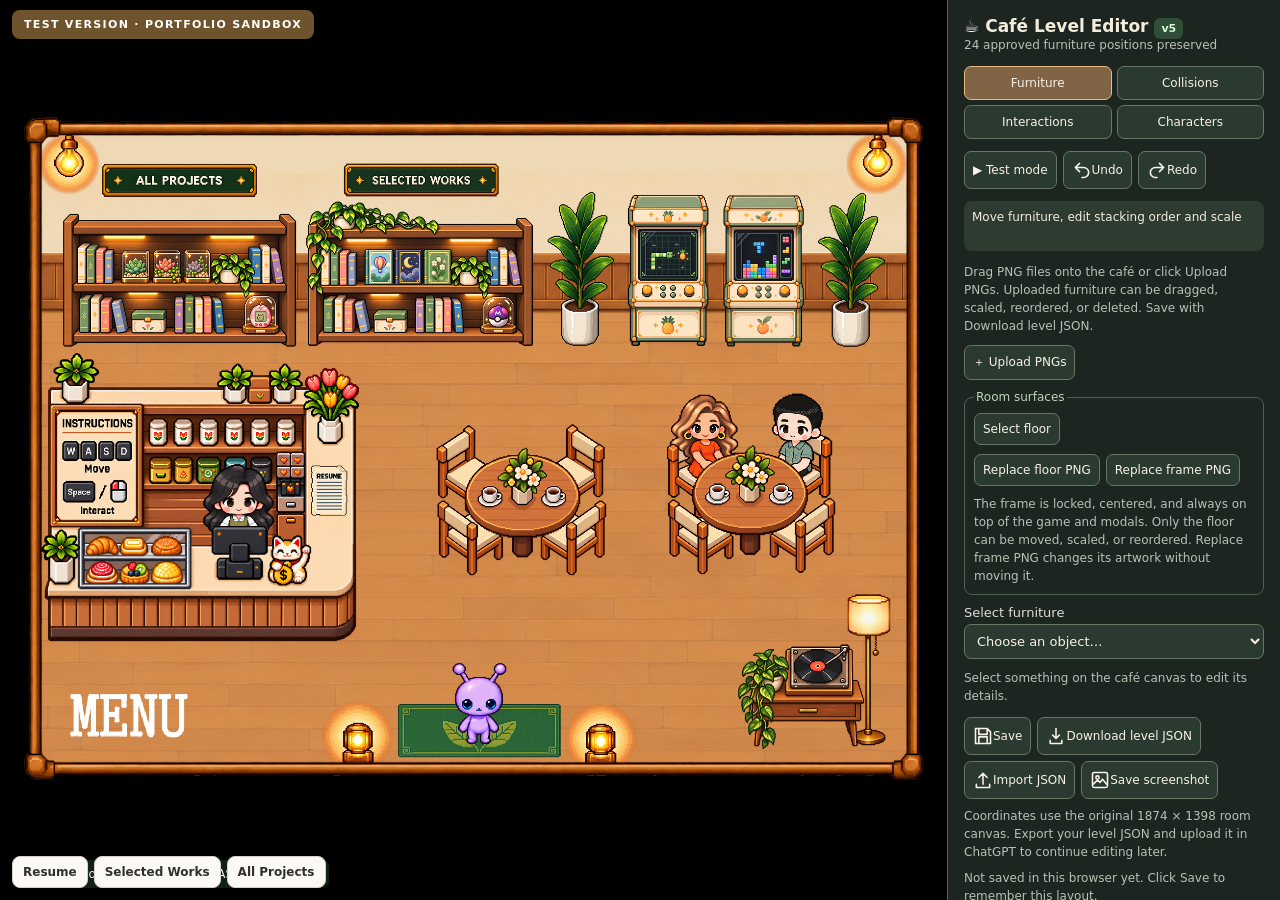
==== index.html @ 9e01ca2f "Testing chat exp" ====
<!doctype html><html lang="en"><head><link rel="preconnect" href="https://fonts.googleapis.com"><link rel="preconnect" href="https://fonts.gstatic.com" crossorigin><link href="https://fonts.googleapis.com/css2?family=DM+Sans:wght@400;500;600;700&family=Manrope:wght@400;500;600;700;800&display=swap" rel="stylesheet"><meta charset="utf-8"><meta name="viewport" content="width=device-width,initial-scale=1"><title>Amber’s Portfolio Café — Level Editor</title><style>
html,body{margin:0;background:#000;color:#f3eddc;font-family:system-ui,sans-serif;width:100%;height:100%;overflow:hidden}
#app{width:100%;height:100vh;height:100dvh;min-height:0;display:flex;align-items:stretch;background:#000}
#stage{flex:1 1 0;min-width:0;min-height:0;display:flex;justify-content:center;align-items:center;position:relative;overflow:hidden;background:#000}
#stage canvas{touch-action:none;display:block;flex:none;width:min(calc(100% - 28px),calc((100dvh - 28px) * 1874 / 1398));height:auto;max-width:100%;aspect-ratio:1874/1398;image-rendering:auto;touch-action:none;outline:none}
#sidebar{width:300px;flex:0 0 300px;min-height:0;display:flex;flex-direction:column;background:#1d2521;border-left:1px solid #53624e;padding:16px;gap:12px;overflow-y:auto;font-size:13px}
#sidebar h1{font-size:17px;margin:0}#sidebar h2{font-size:14px;margin:5px 0} .muted{color:#b4c3b3;font-size:12px;line-height:1.5}
button,select,input{font:inherit}button,select,input[type=number],input[type=text]{border:1px solid #667764;background:#2b3a30;color:#f8f1e5;border-radius:7px;padding:8px}button{cursor:pointer}button:hover{background:#415444}button.on{background:#806445;border-color:#e4bc80}button:disabled{opacity:.45;cursor:default}
.tabs{display:grid;grid-template-columns:repeat(2,minmax(0,1fr));gap:5px}.tabs button{font-size:12px;padding:9px 3px}.controls{display:flex;gap:6px;flex-wrap:wrap}.controls button{font-size:12px}
label{display:grid;gap:4px;color:#deded4}input[type=text],input[type=number],select{min-width:0;width:100%}input[type=checkbox]{accent-color:#a5d3a2}
fieldset{border:1px solid #4a624f;border-radius:8px;padding:9px;display:grid;gap:9px;margin:0}legend{font-size:12px;color:#bed5b7} .row{display:grid;grid-template-columns:1fr 1fr;gap:7px}
.pill{background:#304d38;color:#d7f8d3;padding:4px 7px;border-radius:6px;font-size:11px}#status{padding:8px;background:#2d3b30;border-radius:8px;min-height:34px;font-size:12px;line-height:1.4}#selectedSummary{font-size:12px;color:#d3c5a9;overflow-wrap:anywhere}
footer{margin-top:auto;display:grid;gap:8px}.hint{position:absolute;left:14px;bottom:12px;background:#17261cdb;padding:7px 10px;border-radius:7px;font-size:12px;pointer-events:none;max-width:80%;color:#f3efd9}#modal[hidden]{display:none}#modal{position:fixed;inset:0;background:#000b;display:grid;place-items:center;z-index:40;padding:20px}#dialog{background:#f8eddc;color:#294032;max-width:470px;width:100%;border-radius:14px;padding:22px;box-shadow:0 20px 90px #0009}#dialog button{color:white}
#fileInput{display:none}#editOptions{display:grid;gap:10px}
@media(max-width:800px){#app{flex-direction:column}#sidebar{order:2;width:100%;flex:0 0 43dvh;height:43dvh;min-height:0;max-height:43dvh;border-left:0;border-top:1px solid #53624e;padding:10px}#stage{order:1;min-height:0;flex:1 1 57dvh}#stage canvas{width:min(calc(100% - 16px),calc((57dvh - 16px) * 1874 / 1398))}#sidebar h1{font-size:14px}.tabs{grid-template-columns:repeat(4,minmax(0,1fr))}.hint{font-size:10px;bottom:5px;left:5px}#sidebar .muted{font-size:11px}}

/* Persistent music player */
#musicModal[hidden]{display:none!important}
#musicModal{position:fixed;inset:0;background:#000b;z-index:60;display:grid;place-items:center;padding:20px;font-family:system-ui,sans-serif}
#musicDialog{background:#fff2dc;color:#2b362d;width:min(510px,95vw);max-height:min(760px,90dvh);display:flex;flex-direction:column;border:3px solid #69482e;border-radius:16px;box-shadow:0 20px 60px #0009;overflow:hidden}
.music-header{padding:14px 17px 9px;display:flex;align-items:center;justify-content:space-between;gap:8px;border-bottom:1px solid #cfb89b}
.music-header h2{margin:0;font-size:20px;color:#553824}
#musicClose{border:1px solid #b49b7c;color:#4b3527;background:#fff9e9;font-weight:700;font-size:19px;line-height:1;min-width:37px;min-height:37px;border-radius:8px;cursor:pointer}
#musicClose:hover,#musicClose:focus-visible{background:#f5dfbe}
.music-now{padding:10px 16px;background:#f5e4c9;display:flex;flex-direction:column;gap:9px}
#musicNowPlaying{font-size:13px;min-height:20px;color:#503d2d}
.music-buttons{display:flex;gap:8px;align-items:center;flex-wrap:wrap}
.music-buttons button{padding:8px 12px;border:1px solid #907454;background:#fffaf0;color:#45301e;font-weight:700;border-radius:8px;cursor:pointer}
.music-buttons button:hover,.music-buttons button:focus-visible{background:#dfedce}
#musicProgress{font-size:12px;color:#6b513e}
.music-list{overflow-y:auto;min-height:0;padding:9px 12px 14px;display:flex;flex-direction:column;gap:4px}
.music-track{background:#fffaf1!important;color:#45301e!important;border:1px solid #e1d1b9!important;border-radius:9px!important;display:flex;align-items:center;gap:10px;text-align:left;width:100%;padding:11px 12px!important;cursor:pointer;font-size:13px}
.music-track:hover,.music-track:focus-visible{border-color:#8a7049!important;background:#e7eed8!important;outline:2px solid #497357;outline-offset:1px}
.music-track[aria-current=true]{background:#dcebd2!important;border-color:#628665!important;font-weight:750}
.music-track .playglyph{font-size:18px;min-width:22px;text-align:center}
.music-track span:last-child{flex:1;overflow-wrap:anywhere}
.music-footnote{padding:8px 15px 12px;border-top:1px solid #dfccb1;font-size:12px;color:#63513c}
#stage.asset-dragover{outline:4px dashed #b3eabc;outline-offset:-9px;background:#1a2f23}

/* V27 — unified neutral-warm-white modal system; project cards load their exact site CSS in a nested browsing context. */
#portfolioSandbox .sandbox-inner{left:6%;right:6%;top:8%;bottom:8%;background:#fbf9f5!important;border:1px solid #ddd6ce!important;border-radius:18px!important;box-shadow:0 14px 44px #21170f2c!important}
#portfolioSandbox #sandboxToolbar{background:#fbf9f5!important;border-bottom:1px solid #e9e1d9!important;border-radius:18px 18px 0 0!important}
#portfolioSandbox #sandboxBody,#portfolioSandbox #sandboxList,#portfolioSandbox #sandboxFrame,#portfolioSandbox #resumeStandalone{background:#fbf9f5!important}
#sandboxList{box-sizing:border-box;padding:0!important;border:0!important;width:100%;height:100%;display:block;background:#fbf9f5!important}
#sandboxList[hidden]{display:none!important}
#sandboxFrame{border:0!important;background:#fbf9f5!important}
#musicDialog,#dialog{background:#fbf9f5!important;color:#2d2826!important;border:1px solid #ddd6ce!important;border-radius:18px!important;box-shadow:0 18px 70px #0007!important}
.music-header,.music-now{background:#fbf9f5!important;border-color:#e8dfd5!important}
.music-header h2,#musicNowPlaying{color:#302a28!important}
#musicDialog button,.music-buttons button,#musicClose,#closeDialog{background:#fff!important;border:1px solid #d9d0c7!important;color:#302a28!important;border-radius:10px!important}
#musicDialog button:hover,#musicDialog button:focus-visible,#closeDialog:hover{background:#f1ebe4!important}
#musicDialog .music-song,#musicDialog .music-row,#musicDialog .music-list-item{background:#fbf9f5!important;color:#302a28!important}
#musicDialog .music-song:hover,#musicDialog .music-row:hover{background:#f1ebe4!important}
#dialogOverlay #dialog,#dialog{background:#fbf9f5!important;border:1px solid #ddd6ce!important}
#sandboxQuick button{background:#fbf9f5!important;color:#332e2b!important;border:1px solid #d9d0c7!important}
</style><style id="cafe-sandbox-style">
#sandboxBadge{position:fixed;z-index:90;top:10px;left:12px;background:#6e532c;color:#fff;font:700 11px system-ui;padding:8px 12px;border-radius:8px;letter-spacing:.12em;pointer-events:none;box-shadow:0 3px 18px #0008}
#portfolioSandbox{position:fixed;z-index:100;display:none;background:#f8f7fb;color:#24212b;overflow:hidden;border:1px solid #d6d0e0;box-shadow:0 15px 80px #000a;font-family:Manrope,system-ui,sans-serif}
#portfolioSandbox.is-open{display:flex;flex-direction:column}
#sandboxToolbar{background:#fff;min-height:54px;display:flex;gap:12px;padding:8px 14px;align-items:center;justify-content:space-between;border-bottom:1px solid #e7e5ea;flex:none}
#sandboxToolbar button{color:#302b3b;background:white;border:1px solid #d8d4df;border-radius:9px;padding:9px 12px;cursor:pointer;font:600 13px system-ui}
#sandboxToolbar button:focus-visible,.sandbox-card:focus-visible{outline:3px solid #784ac0;outline-offset:2px}
#sandboxToolbar h2{margin:0;font-size:16px;color:#30283d}
#sandboxBody{position:relative;flex:1;min-height:0;overflow:hidden}
#sandboxList{position:absolute;inset:0;overflow:auto;padding:clamp(15px,3vw,46px);background:#faf9fc}
#sandboxList .sandbox-intro{max-width:760px;margin:0 auto 24px}
#sandboxList h1{font-size:clamp(24px,3.1vw,40px);margin:0 0 8px}
.sandbox-card{display:grid;grid-template-columns:minmax(0,44%) 1fr;width:100%;max-width:940px;margin:0 auto 20px;padding:0;overflow:hidden;text-align:left;cursor:pointer;background:white;border:1px solid #e2dfe8;border-radius:16px;color:#262231;box-shadow:0 3px 12px #3430440e}
.sandbox-card img{width:100%;height:100%;min-height:175px;max-height:260px;object-fit:cover;background:#e6dcfa}
.sandbox-card-copy{display:flex;flex-direction:column;gap:9px;justify-content:center;padding:22px}
.sandbox-card small{font-size:11px;text-transform:uppercase;color:#685a80;font-weight:750;letter-spacing:.08em}
.sandbox-card strong{font-size:clamp(17px,1.9vw,24px);line-height:1.25}
.sandbox-card span{font-size:13px;color:#686375}
#sandboxFrame{display:none;border:0;width:100%;height:100%;background:#fff;position:absolute;inset:0}
#sandboxFrame.is-open{display:block}
#sandboxHint{font-size:11px;color:#736d80;text-align:center}
@media(max-width:650px){#sandboxToolbar{min-height:42px;padding:5px 8px;gap:5px}#sandboxToolbar h2{font-size:12px}#sandboxToolbar button{font-size:11px;padding:7px}.sandbox-card{grid-template-columns:1fr}.sandbox-card img{height:150px;min-height:0}.sandbox-card-copy{padding:14px}}

/* Portfolio content stays inside the room; the original frame artwork is drawn on top. */
#portfolioSandbox{border:0!important;box-shadow:none!important;background:transparent!important;border-radius:0!important}
#portfolioSandbox .sandbox-inner{position:absolute;left:3.4%;top:5.3%;right:3.4%;bottom:5.2%;display:flex;flex-direction:column;min-height:0;overflow:hidden;background:#f8f7fb;z-index:1}
#sandboxFrameBorder{position:absolute;inset:0;width:100%;height:100%;pointer-events:none;z-index:9;image-rendering:auto}
#portfolioSandbox #sandboxToolbar{position:relative;z-index:2;border-radius:0;box-shadow:none}
#portfolioSandbox.is-resume #sandboxToolbar,#portfolioSandbox.is-resume #sandboxHint{display:none}
#portfolioSandbox.is-resume #sandboxBody{background:#424247}
#resumeStandalone[hidden]{display:none!important}
#resumeStandalone{position:absolute;inset:0;display:flex;flex-direction:column;color:#2f2b38;background:#46444a}
.resume-actions{flex:none;display:flex;align-items:center;justify-content:center;gap:8px;flex-wrap:wrap;padding:10px;background:#f8f7fb;border-bottom:1px solid #d7d3de}
.resume-actions strong{margin-right:auto;font-size:14px}
.resume-actions button,.resume-actions a{background:white;border:1px solid #ccc5d7;border-radius:7px;color:#282231;text-decoration:none;padding:7px 10px;cursor:pointer;font:600 12px system-ui}
.resume-actions button:hover,.resume-actions a:hover{background:#ece4f5}
.resume-actions button:focus-visible,.resume-actions a:focus-visible{outline:3px solid #8150c0;outline-offset:2px}
#resumeZoomLabel{min-width:45px;text-align:center;font:600 12px system-ui}
#resumeDocument{flex:1;min-height:0;overflow:auto;overscroll-behavior:contain;display:flex;align-items:flex-start;justify-content:flex-start;padding:16px}
#resumePageHost{margin:auto;flex:none;background:white;box-shadow:0 4px 18px #0007;line-height:0}
#resumePageHost canvas,#resumePageHost img{display:block;max-width:none}
#resumeLoadStatus{position:absolute;bottom:8px;left:16px;color:#f9f7ff;background:#28272dbb;font:12px system-ui;padding:5px 8px;border-radius:5px}
@media(max-width:720px){.resume-actions{gap:4px;padding:6px}.resume-actions strong{width:100%;text-align:center;margin:0}.resume-actions button,.resume-actions a{font-size:10px;padding:6px}}

/* V26: Unified warm-white portfolio surface matching the main portfolio visual identity. */
#portfolioSandbox{background:transparent!important;border:0!important;box-shadow:none!important}
#portfolioSandbox .sandbox-inner{
 left:5.6%!important;right:5.6%!important;top:6.2%!important;bottom:6.2%!important;
 background:#fbf9f5!important;color:#29242a;border:1px solid #ded9d0!important;
 border-radius:18px!important;box-shadow:0 12px 45px rgba(28,21,18,.22)!important;
 overflow:hidden!important;isolation:isolate;
}
#sandboxToolbar{background:#fbf9f5!important;border-bottom:1px solid #e7e0d6!important;min-height:52px!important}
#sandboxToolbar h2{color:#29242a!important}
#sandboxToolbar button,.resume-actions button,.resume-actions a{background:#fffdf9!important;border:1px solid #ddd7cf!important;border-radius:10px!important;color:#363039!important}
#sandboxBody,#sandboxList,#sandboxFrame,#resumeStandalone{background:#fbf9f5!important}
#sandboxList{padding:clamp(18px,2.6vw,38px)!important}
#sandboxList .sandbox-intro{max-width:1100px!important;margin:0 auto 24px!important}
#sandboxList .sandbox-intro h1{font-weight:750;letter-spacing:-.035em}
#sandboxList .sandbox-intro p{color:#68616a}
.sandbox-card{
 display:grid!important;grid-template-columns:34% 66%!important;
 max-width:1140px!important;width:100%!important;min-height:330px;
 margin:0 auto 22px!important;overflow:hidden!important;
 background:#fff!important;border:1px solid #dcd2e6!important;
 border-radius:15px!important;box-shadow:none!important;
 transition:box-shadow .16s ease,transform .16s ease;
}
.sandbox-card:hover{box-shadow:0 14px 28px #29195d19!important;transform:translateY(-2px)}
.sandbox-card .sandbox-card-art{
 grid-column:2;grid-row:1;display:flex;justify-content:center;align-items:center;
 min-width:0;overflow:hidden;position:relative;
 background:linear-gradient(130deg,#5187d8 0%,#3a52b7 43%,#5c2ab1 100%);
 padding:clamp(12px,2.5vw,46px)!important;
}
.sandbox-card:nth-of-type(3n+2) .sandbox-card-art{background:linear-gradient(130deg,#f1bee6,#ad73cf,#6643b4)}
.sandbox-card:nth-of-type(3n) .sandbox-card-art{background:linear-gradient(130deg,#80b7ca,#5877c0,#5842a0)}
.sandbox-card .sandbox-card-art img{
 width:100%!important;height:auto!important;max-width:100%!important;
 max-height:325px!important;min-height:0!important;object-fit:contain!important;
 border-radius:5px;box-shadow:0 10px 30px #20124d33;background:transparent!important;
}
.sandbox-card-copy{grid-column:1;grid-row:1;padding:clamp(20px,3vw,48px)!important;gap:15px!important;align-items:flex-start!important}
.sandbox-card-copy small{color:#6841b2!important;font-weight:800!important;letter-spacing:.12em!important;font-size:12px!important}
.sandbox-card-copy strong{font-size:clamp(20px,2.25vw,30px)!important;line-height:1.16!important;letter-spacing:-.025em;color:#252128!important}
.sandbox-card-copy .sandbox-card-summary{font-size:clamp(13px,1.3vw,17px)!important;line-height:1.55;color:#443e47!important}
.sandbox-card-copy .sandbox-card-cta{border:1px solid #decdf5;color:#7244c0!important;border-radius:100px;padding:9px 17px;font-weight:750;margin-top:8px}
#sandboxHint{color:#5d565f!important;background:#fbf9f5!important;border-top:1px solid #eee9e1;padding:8px 12px!important}
#resumeStandalone{background:#fbf9f5!important}
.resume-actions{background:#fbf9f5!important;border-bottom:1px solid #e7e0d6!important}
#resumeDocument{background:#eae6e2!important}
#resumeLoadStatus{color:#fff!important}
#sandboxFrameBorder{pointer-events:none!important}
@media(max-width:760px){
 #portfolioSandbox .sandbox-inner{left:4.8%!important;right:4.8%!important;top:5.8%!important;bottom:5.8%!important;border-radius:12px!important}
 .sandbox-card{grid-template-columns:1fr!important;min-height:0!important}
 .sandbox-card .sandbox-card-art{grid-column:1;grid-row:1;min-height:170px}
 .sandbox-card-copy{grid-column:1;grid-row:2;padding:20px!important}
 .sandbox-card .sandbox-card-art img{max-height:220px!important}
 #sandboxToolbar{padding:6px!important;gap:5px!important}
 #sandboxToolbar h2{font-size:12px!important}
}
</style>
<style id="cafe-v28-modal-layout">
/* Match the original portfolio design-system typography across every café dialog. */
#portfolioSandbox,#portfolioSandbox .sandbox-inner,#portfolioSandbox button,
#portfolioSandbox input,#portfolioSandbox select,
#musicModal,#musicDialog,#musicDialog button,#modal,#dialog,#dialog button {
  font-family:'DM Sans',sans-serif!important;
}
#sandboxToolbar h2,.resume-actions strong,.music-header h2,#dialogTitle{
  font-family:'Manrope',sans-serif!important;font-weight:750!important;letter-spacing:-.035em!important;
}
#sandboxToolbar h2{font-size:clamp(14px,1.35vw,20px)!important;line-height:1.25!important}
#dialogTitle,.music-header h2{font-size:clamp(18px,1.9vw,25px)!important;line-height:1.25!important}
#dialogBody,#musicNowPlaying,#sandboxHint{font-family:'DM Sans',sans-serif!important;line-height:1.5!important}
#sandboxToolbar button,.resume-actions button,.resume-actions a,#musicDialog button,#closeDialog{
  font-family:'DM Sans',sans-serif!important;font-weight:650!important;
}
/* All overlays are centered relative to the same illustrated game canvas, never the browser viewport. */
#modal,#musicModal{position:fixed!important;inset:auto!important;box-sizing:border-box;display:grid;place-items:center;
  padding:clamp(10px,3%,44px)!important;background:rgba(25,17,12,.34)!important;
  overflow:hidden!important;z-index:65!important;
}
#modal[hidden],#musicModal[hidden]{display:none!important}
#dialog,#musicDialog{box-sizing:border-box;max-width:min(560px,94%);width:min(510px,94%);max-height:92%;margin:auto!important;
  background:#fbf9f5!important;border:1px solid #ddd6ce!important;border-radius:18px!important;
  box-shadow:0 12px 38px rgba(33,23,14,.23)!important;color:#25212a!important;
}
#musicDialog{height:auto;min-height:0}
.music-list{min-height:0;overflow:auto;overscroll-behavior:contain}
.music-track{font-family:'DM Sans',sans-serif!important}
/* Fixed header / fixed footer; only the content region scrolls, entirely inside the modal. */
#portfolioSandbox .sandbox-inner{display:flex!important;flex-direction:column!important;min-height:0!important;overflow:hidden!important}
#portfolioSandbox #sandboxToolbar{position:relative!important;flex:0 0 auto!important;z-index:3!important;box-sizing:border-box!important}
#portfolioSandbox #sandboxHint{position:relative!important;flex:0 0 auto!important;z-index:3!important;box-sizing:border-box!important}
#portfolioSandbox #sandboxBody{position:relative!important;flex:1 1 auto!important;min-height:0!important;overflow:hidden!important}
#portfolioSandbox #sandboxList,#portfolioSandbox #sandboxFrame{
 position:absolute!important;top:0!important;bottom:0!important;left:0!important;right:0!important;
 width:100%!important;height:100%!important;max-height:100%!important;
 box-sizing:border-box!important;margin:0!important;padding:0!important;overflow:auto!important;
 border:0!important;overscroll-behavior:contain!important;
}
#sandboxList[hidden]{display:none!important}
#sandboxFrame:not(.is-open){display:none!important}
#resumeStandalone{min-height:0!important;overflow:hidden!important}
#resumeDocument{min-height:0!important;overflow:auto!important}
</style>

<style id="cafe-v29-gameplay-recovery">
#modal[hidden],#musicModal[hidden]{display:none!important;visibility:hidden!important;pointer-events:none!important}
#portfolioSandbox:not(.is-open){display:none!important;visibility:hidden!important;pointer-events:none!important}
#portfolioSandbox.is-open{pointer-events:auto}
#game{touch-action:none}
</style>
<style id="cafe-v30-visible-dialogs-and-fonts">
/* Same font imports and typography choices as the original portfolio. */
#portfolioSandbox, #portfolioSandbox button, #portfolioSandbox input, #portfolioSandbox select,
#modal, #dialog, #musicModal, #musicDialog, #musicDialog button,
#sandboxToolbar, #sandboxHint {font-family:'DM Sans',sans-serif!important;}
#dialogTitle, .music-header h2, #sandboxToolbar h2 {font-family:'Manrope',sans-serif!important;}
/* Dialogs are children of the positioned scene, not of the viewport. */
#stage>#modal, #stage>#musicModal {
  position:absolute!important;inset:0!important;left:0!important;top:0!important;
  right:0!important;bottom:0!important;width:100%!important;height:100%!important;
  display:grid!important;place-items:center!important;box-sizing:border-box!important;
  padding:clamp(10px,3%,44px)!important;z-index:80!important;
  background:rgba(25,17,12,.28)!important;
  overflow:hidden!important;visibility:visible!important;pointer-events:auto!important;
}
#stage>#modal[hidden],#stage>#musicModal[hidden]{display:none!important;visibility:hidden!important;pointer-events:none!important;}
#stage>#dialog,#stage>#musicDialog{margin:auto!important;}
#stage #dialog,#stage #musicDialog{position:relative!important;max-height:92%!important;max-width:min(560px,94%)!important;overflow:hidden;}
#stage #musicDialog{display:flex!important;flex-direction:column!important;}
#stage .music-list{overflow-y:auto!important;min-height:0!important;}
</style><style id="cafe-v32-pdf-native">
#resumeStandalone #resumeDocument{padding:0!important;display:block!important;overflow:hidden!important;background:#fbf9f5!important}
#resumeStandalone #resumePageHost{width:100%!important;height:100%!important;display:block!important;margin:0!important;box-shadow:none!important;background:#fbf9f5!important}
#resumeStandalone .resume-actions [hidden]{display:none!important}
#resumeLoadStatus[hidden]{display:none!important}
</style>
<style id="cafe-v34-short-music">
/* Music only: half-height of the former game-stage modal (92% -> 46%). */
#stage #musicDialog {
  height:46%!important;
  max-height:46%!important;
  min-height:0!important;
  display:flex!important;
  flex-direction:column!important;
}
#stage #musicDialog .music-header,
#stage #musicDialog .music-now {flex:0 0 auto!important;}
#stage #musicDialog .music-list {
  flex:1 1 auto!important; min-height:0!important;
  overflow-y:auto!important; overscroll-behavior:contain;
}
</style>
<style id="cafe-v36-visual-system">
/* Slightly tinted warm-neutral navigation bars, distinct from the modal body. */
#sandboxToolbar, #musicDialog .music-header, #dialog h2{background:#fbf9f5!important;color:#302a28!important}
#sandboxHint,#musicDialog .music-now{background:#fbf9f5!important}
#dialog{background:#fbf9f5!important;overflow:hidden}
#dialog h2{margin:-20px -22px 18px!important;padding:18px 22px!important;border-bottom:1px solid #ddd5cf}
#stage #cafeNavMenu{position:absolute;inset:0;z-index:90;display:flex;align-items:center;justify-content:center;background:#160d188c;padding:7%;box-sizing:border-box;pointer-events:auto}
#stage #cafeNavMenu[hidden]{display:none!important;pointer-events:none!important}
#cafeNavMenu .cafe-nav-panel{font-family:'DM Sans',sans-serif;background:#fbf9f5;color:#302a28;border:1px solid #d9d1ca;border-radius:20px;width:min(440px,92%);max-height:90%;display:flex;flex-direction:column;box-shadow:0 18px 60px #180a214f;overflow:hidden}
#cafeNavMenu .cafe-nav-header,#cafeNavMenu .cafe-nav-footer{background:#fbf9f5;padding:17px 23px;flex:0 0 auto}
#cafeNavMenu .cafe-nav-header{display:flex;justify-content:space-between;align-items:center;border-bottom:1px solid #ddd5cf}
#cafeNavMenu .cafe-nav-header h2{font-family:Manrope,sans-serif;font-size:20px;margin:0;letter-spacing:-.035em}
#cafeNavMenu .cafe-nav-close{border:1px solid #d7ccc6;background:#fff;border-radius:9px;width:34px;height:34px;color:#332b38;cursor:pointer;font-size:22px}
#cafeNavMenu .cafe-nav-body{padding:16px 22px;display:grid;gap:8px;overflow:auto}
#cafeNavMenu .cafe-nav-body button,#cafeNavMenu .cafe-nav-primary{font:600 15px 'DM Sans',sans-serif;display:block;text-decoration:none;text-align:left;padding:13px 16px;border-radius:11px;border:1px solid #e4dfdc;background:#fff;color:#302a28;cursor:pointer;transition:background .12s,border-color .12s}
#cafeNavMenu .cafe-nav-body button:hover,#cafeNavMenu .cafe-nav-body button:focus-visible{background:#f0e9fa;border-color:#8d59d0;outline:2px solid #8d59d0;outline-offset:1px}
#cafeNavMenu .cafe-nav-primary{background:#6c35b5;color:white;text-align:center;border-color:#6c35b5;margin-top:8px}
#cafeNavMenu .cafe-nav-primary:hover,#cafeNavMenu .cafe-nav-primary:focus-visible{background:#4e268b;outline:3px solid #bd9fea;outline-offset:1px}
#cafeNavMenu .cafe-nav-footer{text-align:center;border-top:1px solid #ddd5cf;color:#786a7b;font:500 12px 'DM Sans',sans-serif}
</style><style id="cafe-v37-back-visibility">#sandboxBack[hidden]{display:none!important}#sandboxBack:not([hidden]){display:inline-flex!important}</style>
<style id="cafe-v38-consistent-modal-chrome">
/* Resume uses the same header height, font, border and title alignment as the case-study toolbar. */
#resumeStandalone .resume-actions{min-height:52px!important;box-sizing:border-box!important;justify-content:space-between!important;flex-wrap:nowrap!important;padding:8px 14px!important;gap:12px!important;background:#fbf9f5!important;border-bottom:1px solid #e7e0d6!important}
#resumeStandalone .resume-actions strong{font-family:'Manrope',sans-serif!important;font-weight:700!important;font-size:clamp(14px,1.35vw,20px)!important;line-height:1.25!important;color:#29242a!important;margin-right:auto!important}
#resumeStandalone .resume-actions #resumeExit,#sandboxToolbar #sandboxClose,#musicDialog #musicClose,#dialog #closeDialog,#cafeNavMenu .cafe-nav-close{display:inline-flex!important;align-items:center!important;justify-content:center!important;gap:7px!important;font:600 13px 'DM Sans',sans-serif!important;border:1px solid #ddd7cf!important;border-radius:10px!important;background:#fffdf9!important;color:#363039!important;padding:9px 12px!important;min-height:38px!important;width:auto!important;min-width:66px!important;cursor:pointer!important;white-space:nowrap}
#resumeStandalone .resume-actions #resumeExit:hover,#sandboxToolbar #sandboxClose:hover,#musicDialog #musicClose:hover,#dialog #closeDialog:hover,#cafeNavMenu .cafe-nav-close:hover{background:#f2eafa!important;border-color:#aa8bcf!important}
#cafeNavMenu .cafe-nav-close .cafe-mui-icon{width:20px!important;height:20px!important;flex:0 0 20px!important}
#resumeDownload{display:none!important}
</style>
<style id="cafe-v39-simplified-modal-chrome">
/* Back and close controls share stroke, size, font weight, border and padding. */
#sandboxToolbar #sandboxBack,#sandboxToolbar #sandboxClose{display:inline-flex!important;align-items:center!important;justify-content:center!important;gap:7px!important;font-family:'DM Sans',sans-serif!important;font-size:13px!important;font-weight:600!important;line-height:1.2!important;letter-spacing:0!important;border:1px solid #ddd7cf!important;border-radius:10px!important;background:#fffdf9!important;color:#363039!important;padding:9px 12px!important;min-height:38px!important;width:auto!important;box-sizing:border-box!important}
#sandboxToolbar #sandboxBack:hover,#sandboxToolbar #sandboxClose:hover{background:#f2eafa!important;border-color:#aa8bcf!important}
#sandboxToolbar #sandboxBack[hidden]{display:none!important}
#sandboxToolbar #sandboxBack .cafe-mui-icon,#sandboxToolbar #sandboxClose .cafe-mui-icon{width:20px!important;height:20px!important;flex:0 0 20px!important;stroke-width:1.8!important}
#sandboxToolbar #sandboxTitle{display:none!important}
#sandboxToolbar{justify-content:flex-end!important}
#sandboxToolbar #sandboxBack:not([hidden]){margin-right:auto!important}
#sandboxHint,#musicInstructions{display:none!important}
/* The Quick Menu intentionally keeps its footer. All other modal bodies fill the space. */
#portfolioSandbox .sandbox-inner{overflow:hidden!important}
#portfolioSandbox #sandboxBody{min-height:0!important;flex:1 1 auto!important}
</style><style id="cafe-v41-list-headers">
#sandboxToolbar #sandboxTitle:not([hidden]){display:block!important;margin:0 auto 0 0!important;font-family:'Manrope',sans-serif!important;font-size:clamp(14px,1.35vw,20px)!important;font-weight:700!important;letter-spacing:-.02em!important;color:#29242a!important;line-height:1.25!important}
#sandboxToolbar #sandboxTitle[hidden]{display:none!important}
#resumeStandalone .resume-actions strong{font-weight:700!important}
</style>

<style id="arcade-v42-css">
#stage{position:relative}
#arcadeModal[hidden]{display:none!important}
#arcadeModal{position:absolute;inset:0;z-index:250;display:flex;align-items:center;justify-content:center;background:rgba(15,10,24,.58);padding:4%;box-sizing:border-box;font-family:"DM Sans",sans-serif;color:#332849}
#arcadeDialog{background:#fbf9f5;border:1px solid #d9d0df;border-radius:17px;width:min(660px,96%);max-height:96%;display:flex;flex-direction:column;overflow:hidden;box-shadow:0 18px 60px #180d2f55}
.arcadeHead{display:flex;align-items:center;justify-content:space-between;gap:16px;padding:13px 22px;border-bottom:1px solid #e9e3e9;background:#fbf9f5;flex:0 0 auto}
.arcadeHead h2{font:700 21px "Manrope",sans-serif;margin:0;color:#292234}
#arcadeClose{display:flex;align-items:center;gap:6px;background:transparent;border:1px solid #ded6e1;border-radius:9px;padding:7px 12px;color:#473959;font:500 13px "DM Sans",sans-serif;cursor:pointer}
#arcadeClose svg{width:20px;height:20px;stroke-width:1.9}
#arcadeClose:hover,.arcadeBtn:hover{border-color:#9a70c3;background:#f1e9f9}
.arcadeBody{padding:16px 22px 22px;overflow:auto;min-height:0;display:flex;flex-direction:column;gap:12px;align-items:center}
#arcadeIntro,#arcadeFinish{width:100%;max-width:520px;text-align:center}
#arcadeIntro h3,#arcadeFinish h3{font:700 24px "Manrope",sans-serif;margin:8px 0}
#arcadeIntro p,#arcadeFinish p{line-height:1.6;font-size:14px;color:#675b6e}
#arcadeIntro .arcadeInstructions{text-align:left;margin:13px auto;padding:12px 18px;background:#f3edf7;border-radius:12px;max-width:390px;font-size:13px;line-height:1.7}
.arcadeBtn{background:#542780;color:white;border:1px solid #542780;border-radius:10px;padding:11px 22px;font:600 14px "DM Sans",sans-serif;cursor:pointer;margin-top:10px}
.arcadeBtn:hover{background:#713ba0;color:white}
#arcadePlay{display:flex;align-items:flex-start;justify-content:center;gap:16px;width:100%}
#arcadeCanvas{display:block;background:#231b31;border:3px solid #67438b;border-radius:6px;image-rendering:pixelated;width:auto;max-width:70%;max-height:min(54vh,470px);aspect-ratio:1/2}
#arcadeModal[data-kind="snake"] #arcadeCanvas{aspect-ratio:1/1;max-height:min(54vh,440px)}
.arcadeSidebar{display:flex;flex-direction:column;gap:10px;min-width:100px;font:500 13px "DM Sans",sans-serif}
.arcadeStat{padding:10px;background:#f0ebf5;border:1px solid #e2d8ec;border-radius:9px}
.arcadeStat strong{display:block;font:700 22px "Manrope",sans-serif;color:#53277f;margin-top:3px;font-variant-numeric:tabular-nums}
#arcadeNext{width:76px;height:76px;background:#231b31;border-radius:5px;image-rendering:pixelated;margin-top:7px}
#arcadePlayHint{font-size:11px;line-height:1.6;color:#756a7c;max-width:125px}
#arcadeFinish[hidden],#arcadeIntro[hidden],#arcadePlay[hidden]{display:none!important}
#arcadeResult{font:700 37px "Manrope",sans-serif;color:#6b35aa;margin:10px 0}
@media(max-height:650px){.arcadeBody{padding:8px 15px 12px;gap:5px}#arcadeCanvas{max-height:48vh}.arcadeHead{padding:8px 16px}}
</style>
<style id="cafe-v43-refinements">
/* Align exit button typography with the lighter, regular-weight list and back controls. */
#resumeStandalone .resume-actions #resumeExit,
#sandboxToolbar #sandboxClose,
#sandboxToolbar #sandboxBack,
#musicDialog #musicClose,
#dialog #closeDialog,
#cafeNavMenu .cafe-nav-close,
#arcadeDialog .arcade-close,
#arcadeModal button[aria-label*="Close"]{font-family:'DM Sans',sans-serif!important;font-weight:500!important;letter-spacing:0!important}
/* Filled MUI-style 20px icons in music controls. */
#musicDialog .cafe-music-filled-icon{width:20px!important;height:20px!important;min-width:20px;flex:0 0 20px;fill:currentColor;stroke:none!important;vertical-align:middle;display:inline-block}
#musicDialog .music-buttons button{display:inline-flex;align-items:center;justify-content:center;gap:7px;font-weight:500!important}
#musicDialog .music-track .playglyph{display:inline-flex;align-items:center;justify-content:center;min-width:22px}
</style><style id="arcade-v44-fixes">
#arcadeDialog{width:min(1040px,96%)!important;height:min(780px,92%)!important;max-height:92%!important}
#arcadeDialog>.arcadeBody{flex:1;min-height:0;overflow:auto;justify-content:center}
#arcadeIntro,#arcadeFinish{margin:auto;max-width:620px}
#arcadePlay{flex:1;min-height:0;align-items:center!important;justify-content:center!important;max-height:100%}
#arcadeCanvas{box-sizing:content-box!important;display:block!important;flex:none!important;width:auto!important;height:auto!important;max-width:min(58%,380px)!important;max-height:min(100%,610px)!important;object-fit:contain!important;aspect-ratio:1/2!important}
#arcadeModal[data-kind="snake"] #arcadeCanvas{max-width:min(65%,520px)!important;max-height:min(100%,540px)!important;aspect-ratio:1/1!important}
.arcadeSidebar{align-self:center;min-width:120px}
#arcadeHold{width:76px;height:76px;background:#231b31;border-radius:5px;image-rendering:pixelated;margin-top:7px}
@media(max-width:720px){#arcadeDialog{width:98%!important;height:95%!important}.arcadeSidebar{min-width:88px}.arcadeHead{padding:10px 16px!important}}
</style><style id="cafe-v45-arcade-sizing">
/* Let the Tetris board occupy the full available vertical playing space. */
#arcadeModal[data-kind="tetris"] #arcadePlay{height:100%!important;width:100%!important;min-height:0!important;gap:26px!important}
#arcadeModal[data-kind="tetris"] #arcadeCanvas{
 height:min(660px,calc(100% - 12px))!important;width:auto!important;
 max-height:calc(100% - 12px)!important;max-width:calc(100% - 185px)!important;
 aspect-ratio:1 / 2!important;object-fit:contain!important;image-rendering:pixelated;
}
#arcadeModal[data-kind="snake"] #arcadeCanvas{aspect-ratio:1!important;object-fit:contain!important}
@media(max-width:650px){#arcadeModal[data-kind="tetris"] #arcadePlay{gap:9px!important}#arcadeModal[data-kind="tetris"] #arcadeCanvas{max-width:calc(100% - 105px)!important}}
</style><style id="cafe-v46-audio-arcade-style">
/* Compact music volume controls, adjustable from muted to full. */
#stage .cafe-volume-control,#musicDialog .cafe-volume-control{display:flex;align-items:center;gap:11px;margin-top:2px;font:500 12px "DM Sans",sans-serif;color:#5b4c67}
#stage .cafe-volume-control>span,#musicDialog .cafe-volume-control>span{min-width:48px}
#cafeMusicVolume{flex:1;min-width:70px;height:5px;accent-color:#7546ac;cursor:pointer}
#cafeMusicVolumeValue{font:500 12px "DM Sans",sans-serif;color:#625271;min-width:35px;text-align:right;font-variant-numeric:tabular-nums}
/* The final board remains visible through a subtle low-opacity layer behind the result. */
#arcadeFinish{position:relative;isolation:isolate;min-height:min(52vh,390px);display:flex;flex-direction:column;align-items:center;justify-content:center;padding:20px;box-sizing:border-box}
#arcadeFinish::before{content:"";position:absolute;inset:5px 10px;background-image:var(--arcade-final-board,none);background-repeat:no-repeat;background-position:center;background-size:contain;opacity:.20;pointer-events:none;z-index:-1;image-rendering:pixelated}
#arcadeFinish>*,#arcadeFinish button{position:relative;z-index:1}
</style>
<style id="cafe-v47-centered-arcade">
/* Stable three-column layout: identical flexible left/right rails keep game canvas centered. */
#arcadeDialog{width:min(1120px,97%)!important;height:min(820px,94%)!important;max-height:94%!important}
#arcadeDialog>.arcadeBody{position:relative;flex:1 1 auto!important;min-height:0!important;box-sizing:border-box;overflow:hidden!important;padding:16px 24px 20px!important;justify-content:center!important;align-items:stretch!important}
#arcadePlay{position:relative;display:grid!important;grid-template-columns:minmax(0,1fr) auto minmax(0,1fr)!important;align-items:center!important;justify-content:stretch!important;column-gap:18px!important;flex:1 1 auto!important;height:100%!important;width:100%!important;min-height:0!important;max-height:100%!important;margin:0!important}
#arcadeCanvas{grid-column:2;grid-row:1;place-self:center!important;box-sizing:border-box!important;display:block!important;flex:none!important;min-width:0!important;min-height:0!important;width:auto!important;height:min(660px,calc(100% - 12px))!important;max-width:min(100%,370px)!important;max-height:calc(100% - 12px)!important;aspect-ratio:1 / 2!important;object-fit:contain!important;image-rendering:pixelated}
#arcadeModal[data-kind="snake"] #arcadeCanvas{height:min(550px,calc(100% - 12px))!important;max-width:min(100%,550px)!important;max-height:calc(100% - 12px)!important;aspect-ratio:1 / 1!important}
#arcadeModal[data-kind="tetris"] #arcadeCanvas{height:min(660px,calc(100% - 12px))!important;width:auto!important;max-width:min(100%,370px)!important}
#arcadePlay .arcadeSidebar{grid-column:3;grid-row:1;justify-self:start;align-self:center!important;box-sizing:border-box;width:min(208px,100%);min-width:0!important;max-width:100%;gap:12px!important}
#arcadePlay .arcadeStat{padding:13px 15px!important;border-radius:12px!important;font-size:14px!important}
#arcadePlay .arcadeStat strong{font-size:27px!important;margin-top:5px!important}
#arcadePlay #arcadePlayHint{font-size:12px!important;max-width:190px!important;line-height:1.55!important}
#arcadeIntro{max-width:720px!important;width:min(100%,720px)!important;margin:auto!important}
#arcadeIntro h3{font-size:28px!important}
#arcadeIntro .arcadeInstructions{max-width:540px!important;padding:18px 24px!important;font-size:15px!important;line-height:1.85!important}
/* Results are superimposed over a dimmed *live canvas*, never a resized snapshot. */
#arcadeFinish{position:absolute!important;inset:0!important;width:100%!important;max-width:none!important;height:100%!important;min-height:0!important;margin:0!important;box-sizing:border-box!important;z-index:3!important;display:flex!important;align-items:center!important;justify-content:center!important;padding:14px!important;pointer-events:none!important}
#arcadeFinish[hidden]{display:none!important}
#arcadeFinish::before{display:none!important;content:none!important}
#arcadeModal[data-phase="finish"] #arcadeCanvas{opacity:.20!important;transition:opacity .3s ease}
#arcadeModal[data-phase="finish"] .arcadeSidebar{opacity:.25!important;transition:opacity .3s ease}
.arcadeFinishCard{padding:24px 34px 28px;box-sizing:border-box;max-width:410px;min-width:min(90%,310px);border-radius:16px;text-align:center;background:rgba(251,249,245,.94);border:1px solid #e6dbea;box-shadow:0 12px 35px #24133716;pointer-events:auto}
#arcadeFinish h3{font-size:27px!important}
#arcadeFinish #arcadeResult{font-size:43px!important}
@media(max-width:750px){
 #arcadeDialog>.arcadeBody{padding:9px 10px!important}
 #arcadePlay{column-gap:8px!important}
 #arcadePlay .arcadeSidebar{width:100%!important;gap:6px!important}
 #arcadePlay .arcadeStat{padding:7px!important;font-size:11px!important}
 #arcadePlay .arcadeStat strong{font-size:16px!important}
 #arcadePlay #arcadePlayHint{font-size:10px!important}
 #arcadeModal[data-kind="tetris"] #arcadeCanvas{height:min(600px,calc(100% - 8px))!important;max-width:calc(100vw - 120px)!important}
 #arcadeModal[data-kind="snake"] #arcadeCanvas{height:min(430px,calc(100% - 8px))!important;max-width:calc(100vw - 120px)!important}
 .arcadeFinishCard{padding:20px 15px;min-width:0;width:min(90%,340px)}
}
</style>
<style id="cafe-v50-maria-review-style">
 #cafeReviewPortrait{width:68px;height:68px;}
 #cafeReviewName{font-weight:600;}
 #cafeReviewText{font-size:15px;line-height:1.52;}
 #cafeReviewMeta{line-height:1.45;max-width:490px;}
</style>
<style id="cafe-v51-refinements">
 #cafeReviewLinkedIn{border-color:#c9b9a5!important;background:#f7f3ec!important;color:#614b3b!important;font-weight:500!important;box-shadow:none!important}
 #cafeReviewLinkedIn:hover,#cafeReviewLinkedIn:focus-visible{background:#ece2d5!important;border-color:#b69a7d!important;outline-color:#ad9479!important}
 #cafeAmberChat[hidden]{display:none!important}
 #cafeAmberChat{position:fixed;inset:0;z-index:100008;background:rgba(22,16,31,.60);display:flex;align-items:center;justify-content:center;padding:22px;box-sizing:border-box;font-family:'DM Sans',Arial,sans-serif;color:#352e31}
 #cafeAmberChatDialog{width:min(940px,95vw);height:min(720px,91vh);max-height:91vh;background:#fffefa;border:1px solid #e9e2d8;box-shadow:0 25px 78px #23142755;border-radius:14px;display:flex;flex-direction:column;overflow:hidden}
 .amber-chat-header{padding:12px 21px;min-height:67px;display:flex;align-items:center;justify-content:space-between;gap:16px;border-bottom:1px solid #eae5df;background:#fbf9f5;flex-shrink:0}
 .amber-chat-head-person{display:flex;align-items:center;gap:11px;min-width:0}
 .amber-chat-head-person img{height:43px;width:43px;border-radius:50%;object-fit:cover;border:1px solid #e3d8ed}
 .amber-chat-head-person strong{display:block;font-weight:600;font-size:16px}
 .amber-chat-head-person small{font-size:12px;color:#857a77}
 #amberChatClose{display:flex;align-items:center;gap:8px;border:1px solid #dbd5ce;background:#fffefa;color:#463d3a;border-radius:8px;padding:9px 12px;font:500 13px 'DM Sans',Arial,sans-serif;cursor:pointer}
 #amberChatClose svg{height:18px;width:18px;fill:none;stroke:currentColor;stroke-width:1.7;stroke-linecap:round}
 .amber-chat-scroll{flex:1;min-height:0;overflow-y:auto;padding:27px clamp(16px,4vw,45px) 20px;overscroll-behavior:contain}
 .amber-chat-intro{margin:0 0 24px;text-align:center}
 .amber-chat-intro img{width:68px;height:68px;border-radius:50%;object-fit:cover;margin:0 auto 10px}
 .amber-chat-intro h3{font-size:21px;line-height:1.3;font-weight:600;margin:0 0 7px}
 .amber-chat-intro p{font-size:14px;line-height:1.55;color:#776e6b;margin:0 auto;max-width:500px}
 .amber-chat-suggestions{display:flex;flex-wrap:nowrap;gap:8px;justify-content:center;margin:17px auto 20px;max-width:850px;width:100%}
 .amber-chat-suggestions button{border:1px solid #dccfc0;border-radius:999px;padding:11px 14px;background:#f8f4ef;color:#624d40;font:500 12px/1.3 'DM Sans',Arial,sans-serif;text-align:center;cursor:pointer;flex:1 1 0;min-width:0;white-space:normal;transition:background .16s,border-color .16s}
 .amber-chat-suggestions button:hover,.amber-chat-suggestions button:focus-visible{background:#ebe2d7;border-color:#b8a088;outline:2px solid #b8a088;outline-offset:1px}
 @media(max-width:680px){.amber-chat-suggestions{flex-wrap:wrap}.amber-chat-suggestions button{flex:1 1 100%;font-size:13px}}
 .amber-chat-thread{display:flex;flex-direction:column;gap:17px;max-width:790px;margin:auto}
 .amber-chat-msg{display:flex;align-items:flex-start;gap:10px;max-width:93%}
 .amber-chat-msg.user{align-self:flex-end;flex-direction:row-reverse}
 .amber-chat-msg img{width:29px;height:29px;object-fit:cover;border-radius:50%;flex-shrink:0}
 .amber-chat-bubble{white-space:pre-wrap;font-size:14px;line-height:1.64;background:#f3ede6;border-radius:12px;padding:12px 15px;max-width:690px}
 .amber-chat-msg.user .amber-chat-bubble{background:#ece5f6}
 .amber-chat-name{color:#817570;font-size:11px;font-weight:600;margin:0 0 4px}
 .amber-chat-bottom{background:#fbf9f5;border-top:1px solid #eae5df;padding:13px clamp(16px,4vw,42px) 14px;flex-shrink:0}
 #amberChatForm{display:flex;gap:8px;align-items:flex-end}
 #amberChatInput{flex:1;min-width:0;resize:none;font:400 14px 'DM Sans',Arial,sans-serif;border:1px solid #d8cfc4;border-radius:9px;padding:12px 14px;max-height:96px;min-height:20px;color:#352e31;background:white;outline:none}
 #amberChatInput:focus{border-color:#9e886f;box-shadow:0 0 0 2px #b9a69133}
 #amberChatSend{border:none;border-radius:9px;background:#67513e;color:white;padding:11px 18px;min-height:43px;font:500 14px 'DM Sans',Arial,sans-serif;cursor:pointer}
 #amberChatSend:hover{background:#513c2e}
 .amber-chat-note{font-size:11px;color:#928983;margin-top:8px;line-height:1.45}
 @media(max-width:650px){#cafeAmberChat{padding:7px}#cafeAmberChatDialog{height:96vh;max-height:96vh;width:100%}.amber-chat-scroll{padding:20px 14px}.amber-chat-header{padding:10px 13px}.amber-chat-bubble{font-size:13px}.amber-chat-bottom{padding:11px 12px}}
</style><style id="cafe-v58-chat-polish">
/* Stage-mounted interactions align to the game frame, not the full browser window. */
#cafeAmberChat{position:absolute!important;inset:0!important;width:100%!important;height:100%!important;padding:clamp(10px,2vw,24px)!important;box-sizing:border-box!important}
#cafeAmberChatDialog{max-width:calc(100% - 10px);max-height:calc(100% - 10px)}
#cafeReviewModal{position:absolute!important;inset:0!important}
.amber-chat-msg.amber{padding-left:0!important}
#amberChatSend{background:#fff!important;color:#46392f!important;border:1px solid #d5cbc1!important;box-shadow:none!important;transition:border-color .15s ease,box-shadow .15s ease!important}
#amberChatSend:not(:disabled):hover,#amberChatSend:focus-visible{border-color:#9a6ac6!important;box-shadow:0 0 0 1px #9a6ac6!important;outline:none!important}
#amberChatSend:disabled{opacity:.55!important}
@media(max-width:650px){#cafeAmberChat{padding:7px!important}}
</style><style id="cafe-v59-persistent-question-chips">
#cafeAmberChat .amber-chat-bottom .amber-chat-suggestions{display:flex!important;flex-wrap:nowrap!important;gap:8px!important;max-width:none!important;margin:0 0 10px!important;width:100%!important;overflow-x:auto;overscroll-behavior-x:contain;padding:2px 1px 3px;justify-content:flex-start!important}
#cafeAmberChat .amber-chat-bottom .amber-chat-suggestions button{box-sizing:border-box!important;min-height:43px!important;height:43px!important;flex:1 0 max-content!important;max-width:none!important;border:1px solid #d5cbc1!important;background:#fff!important;color:#46392f!important;border-radius:9px!important;padding:0 13px!important;font:500 12px/1.25 'DM Sans',Arial,sans-serif!important;white-space:nowrap!important;box-shadow:none!important;outline:none!important;transition:border-color .15s ease,box-shadow .15s ease!important}
#cafeAmberChat .amber-chat-bottom .amber-chat-suggestions button:hover,#cafeAmberChat .amber-chat-bottom .amber-chat-suggestions button:focus-visible{border-color:#9a6ac6!important;box-shadow:0 0 0 1px #9a6ac6!important;outline:none!important;background:#fff!important}
#cafeAmberChat .amber-chat-bottom .amber-chat-suggestions button:disabled{opacity:.5!important;cursor:wait!important}
@media(max-width:680px){#cafeAmberChat .amber-chat-bottom .amber-chat-suggestions button{flex:0 0 auto!important}}
</style><style id="cafe-v60-welcome-chips">
/* The first Amber message is part of the ordinary chat history. */
#cafeAmberChat #amberChatIntro{display:none!important}
#cafeAmberChat .amber-chat-thread>.amber-chat-suggestions{display:flex!important;flex-wrap:wrap!important;align-items:center!important;justify-content:center!important;gap:8px!important;margin:18px auto 12px!important;padding:2px 8px 4px!important;width:100%!important;max-width:810px!important;overflow:visible!important}
#cafeAmberChat .amber-chat-thread>.amber-chat-suggestions button{box-sizing:border-box!important;flex:0 1 auto!important;min-height:43px!important;height:auto!important;min-width:0!important;max-width:100%!important;border:1px solid #d5cbc1!important;background:#fff!important;color:#46392f!important;border-radius:9px!important;padding:11px 14px!important;font:500 12px/1.4 'DM Sans',Arial,sans-serif!important;white-space:normal!important;text-align:center!important;box-shadow:none!important;outline:none!important;cursor:pointer!important;transition:border-color .15s ease,box-shadow .15s ease!important}
#cafeAmberChat .amber-chat-thread>.amber-chat-suggestions button:hover,#cafeAmberChat .amber-chat-thread>.amber-chat-suggestions button:focus-visible{border-color:#9a6ac6!important;box-shadow:0 0 0 1px #9a6ac6!important;outline:none!important;background:#fff!important}
#cafeAmberChat .amber-chat-thread>.amber-chat-suggestions button:disabled{opacity:.55!important;cursor:wait!important}
#cafeAmberChat .amber-chat-thread .amber-chat-msg:first-child .amber-chat-bubble{white-space:pre-line!important}
@media(max-width:650px){#cafeAmberChat .amber-chat-thread>.amber-chat-suggestions{gap:7px!important}}
</style><style id="cafe-v61-chat-polish-navigation">
/* Both chat controls occupy the same box height and share the same focus treatment. */
#cafeAmberChat #amberChatForm{display:flex!important;align-items:stretch!important;gap:8px!important}
#cafeAmberChat #amberChatInput,#cafeAmberChat #amberChatSend{box-sizing:border-box!important;height:43px!important;min-height:43px!important;max-height:43px!important;margin:0!important}
#cafeAmberChat #amberChatInput{flex:1 1 auto!important;min-width:0!important;padding:0 14px!important;line-height:41px!important;resize:none!important;overflow-y:hidden!important;border:1px solid #d5cbc1!important;background:#fff!important;outline:none!important;box-shadow:none!important;transition:border-color .15s ease,box-shadow .15s ease!important}
#cafeAmberChat #amberChatInput:hover,#cafeAmberChat #amberChatInput:focus,#cafeAmberChat #amberChatInput:focus-visible{border-color:#9a6ac6!important;box-shadow:0 0 0 1px #9a6ac6!important;outline:none!important}
#cafeAmberChat #amberChatSend{flex:0 0 auto!important;display:inline-flex!important;align-items:center!important;justify-content:center!important;padding:0 18px!important}
/* The welcome remains a real message (in chat history and model context), but looks like the original centered intro. */
#cafeAmberChat .amber-chat-thread>.amber-chat-welcome{display:flex!important;justify-content:center!important;align-self:stretch!important;max-width:100%!important;width:100%!important;margin:0 auto!important;text-align:center!important}
#cafeAmberChat .amber-chat-welcome>div{width:100%!important;max-width:700px!important;margin:0 auto!important}
#cafeAmberChat .amber-chat-welcome .amber-chat-name{display:none!important}
#cafeAmberChat .amber-chat-welcome .amber-chat-bubble{box-sizing:border-box!important;background:transparent!important;color:#352e31!important;border:0!important;box-shadow:none!important;max-width:none!important;width:100%!important;padding:22px 12px 6px!important;text-align:center!important;white-space:normal!important;font:400 14px/1.65 'DM Sans',Arial,sans-serif!important}
#cafeAmberChat .amber-chat-welcome .amber-chat-bubble h3{font:700 clamp(23px,2.9vw,31px)/1.22 'Manrope','DM Sans',Arial,sans-serif!important;letter-spacing:-.025em!important;color:#352e31!important;margin:0 auto 17px!important;text-align:center!important}
#cafeAmberChat .amber-chat-welcome .amber-chat-bubble p{font:400 14px/1.65 'DM Sans',Arial,sans-serif!important;color:#6b6061!important;max-width:560px!important;margin:0 auto 13px!important;text-align:center!important}
#cafeAmberChat .amber-chat-thread>.amber-chat-suggestions{justify-content:center!important;margin:10px auto 18px!important}
/* Shared purple outline for all café modal close/ESC and navigation controls. */
:where(#amberChatClose,#sandboxClose,#sandboxBack,#resumeExit,#resumeZoomOut,#resumeZoomIn,#resumeFitWidth,#resumeFitHeight,#musicClose,#arcadeClose,#cafeReviewClose,#closeDialog,.cafe-nav-close,#cafeNavMenu button,#arcadeReplay,#arcadeStart,#cafeReviewLinkedIn):hover,
:where(#amberChatClose,#sandboxClose,#sandboxBack,#resumeExit,#resumeZoomOut,#resumeZoomIn,#resumeFitWidth,#resumeFitHeight,#musicClose,#arcadeClose,#cafeReviewClose,#closeDialog,.cafe-nav-close,#cafeNavMenu button,#arcadeReplay,#arcadeStart,#cafeReviewLinkedIn):focus-visible{
 border-color:#9a6ac6!important;outline:2px solid #9a6ac6!important;outline-offset:1px!important;box-shadow:0 0 0 1px #9a6ac655!important;
}
/* Cover navigation elements inside non-chat portfolio and player modals as well. */
#sandboxToolbar button:hover,#sandboxToolbar button:focus-visible,#resumeStandalone .resume-actions button:hover,#resumeStandalone .resume-actions button:focus-visible,
#musicDialog button:hover,#musicDialog button:focus-visible,#arcadeDialog button:hover,#arcadeDialog button:focus-visible,
#dialog button:hover,#dialog button:focus-visible,#cafeReviewDialog button:hover,#cafeReviewDialog button:focus-visible{
 border-color:#9a6ac6!important;outline:2px solid #9a6ac6!important;outline-offset:1px!important;
}
</style><style id="cafe-v62-welcome-autogrow">
/* Centered first-message welcome exactly like the earlier introduction. */
#cafeAmberChat .amber-chat-welcome .amber-chat-bubble{padding:19px 10px 3px!important;text-align:center!important}
#cafeAmberChat .amber-chat-welcome .amber-chat-welcome-photo{display:block!important;width:136px!important;height:136px!important;object-fit:cover!important;border-radius:50%!important;margin:0 auto 31px!important}
#cafeAmberChat .amber-chat-welcome .amber-chat-bubble h3{font-size:clamp(27px,3.4vw,39px)!important;line-height:1.2!important;font-weight:700!important;margin:0 auto 20px!important;letter-spacing:-.035em!important}
#cafeAmberChat .amber-chat-welcome .amber-chat-bubble p{font-size:clamp(15px,1.7vw,19px)!important;line-height:1.6!important;max-width:730px!important;margin:0 auto 14px!important;text-align:center!important}
#cafeAmberChat .amber-chat-thread>.amber-chat-suggestions{margin:20px auto 16px!important;justify-content:center!important}
/* Keep Send fixed at 43px while the message input grows up to half the dialog. */
#cafeAmberChat #amberChatForm{align-items:flex-end!important}
#cafeAmberChat #amberChatInput{height:43px!important;min-height:43px!important;max-height:50vh!important;line-height:1.45!important;padding:10px 14px!important;overflow-y:hidden!important;overflow-x:hidden!important;resize:none!important;white-space:pre-wrap!important;overflow-wrap:anywhere!important;align-self:flex-end!important}
#cafeAmberChat #amberChatSend{height:43px!important;min-height:43px!important;max-height:43px!important;align-self:flex-end!important}
@media(max-width:650px){#cafeAmberChat .amber-chat-welcome .amber-chat-welcome-photo{width:100px!important;height:100px!important;margin-bottom:22px!important}#cafeAmberChat .amber-chat-welcome .amber-chat-bubble p{font-size:15px!important}}
</style><style id="cafe-v63-chat-composer">
/* Chat messages: visitors use warm neutral brown; Amber uses soft lavender. */
#cafeAmberChat .amber-chat-msg.user .amber-chat-bubble{background:#f3ede6!important;color:#352e31!important}
#cafeAmberChat .amber-chat-msg.amber:not(.amber-chat-welcome) .amber-chat-bubble{background:#ece5f6!important;color:#352e31!important}
/* The welcome remains the special centered, borderless first message. */
#cafeAmberChat .amber-chat-msg.amber.amber-chat-welcome .amber-chat-bubble{background:transparent!important}
/* Unified auto-expanding composer, with button anchored inside its border. */
#cafeAmberChat #amberChatForm{position:relative!important;display:block!important;width:100%!important;box-sizing:border-box!important;margin:0!important;padding:0!important;isolation:isolate}
#cafeAmberChat #amberChatInput{display:block!important;width:100%!important;min-width:0!important;box-sizing:border-box!important;height:52px!important;min-height:52px!important;max-height:50vh!important;margin:0!important;border:1px solid #d5cbc1!important;border-radius:12px!important;padding:15px 91px 15px 15px!important;font:400 14px/1.5 'DM Sans',Arial,sans-serif!important;overflow-x:hidden!important;overflow-wrap:anywhere!important;white-space:pre-wrap!important;resize:none!important;background:#fff!important;color:#352e31!important;outline:none!important;transition:border-color .15s ease,box-shadow .15s ease!important}
#cafeAmberChat #amberChatInput:hover,#cafeAmberChat #amberChatInput:focus-visible,#cafeAmberChat #amberChatInput:focus{border-color:#9a6ac6!important;box-shadow:0 0 0 1px #9a6ac6!important;outline:none!important}
#cafeAmberChat #amberChatSend{position:absolute!important;right:8px!important;bottom:8px!important;z-index:2!important;display:inline-flex!important;align-items:center!important;justify-content:center!important;width:auto!important;min-width:64px!important;height:36px!important;min-height:36px!important;max-height:36px!important;margin:0!important;padding:0 12px!important;border-radius:8px!important;align-self:auto!important;white-space:nowrap!important}
#cafeAmberChat #amberChatInput:disabled{opacity:.7!important}
@media(max-width:650px){#cafeAmberChat #amberChatInput{padding-right:84px!important}}
</style><style id="cafe-v64-welcome-size">
/* Slightly reduce the scale of the centered intro, retaining the portrait and layout. */
#cafeAmberChat .amber-chat-welcome .amber-chat-bubble h3{font-size:clamp(25px,2.75vw,32px)!important;line-height:1.25!important;margin-bottom:13px!important}
#cafeAmberChat .amber-chat-welcome .amber-chat-bubble p{font-size:clamp(14px,1.36vw,16px)!important;line-height:1.55!important;max-width:640px!important}
@media(max-width:650px){#cafeAmberChat .amber-chat-welcome .amber-chat-bubble h3{font-size:25px!important}#cafeAmberChat .amber-chat-welcome .amber-chat-bubble p{font-size:14px!important}}
</style>

<style id="cafe-v66-arcade-experience">
/* Clear, game-specific presentation, no modifications to game canvas placement. */
#arcadeIntro{display:flex;flex-direction:column;align-items:center;justify-content:center;gap:13px;max-width:720px!important;text-align:center;min-height:100%;box-sizing:border-box;padding:24px 16px!important}
#arcadeIntro[hidden]{display:none!important}
#arcadeIntro:before{content:"";display:block;width:55px;height:55px;border-radius:16px;background:linear-gradient(140deg,#e6d5fa,#f6eee5);border:1px solid #d7c1ea;box-shadow:0 6px 0 #bfa6d6;flex:0 0 auto}
#arcadeModal[data-kind="snake"] #arcadeIntro:before{background:repeating-linear-gradient(45deg,#bdeacb 0 9px,#e2f3e5 9px 18px);box-shadow:0 6px 0 #a6c8aa;border-color:#96bfa1}
#arcadeIntro .arcade-eyebrow{font-size:11px;letter-spacing:.17em;text-transform:uppercase;color:#8b708d;font-weight:800;margin-top:5px}
#arcadeIntroTitle{font-family:Manrope,sans-serif!important;font-size:clamp(30px,3.8vw,43px)!important;letter-spacing:-.035em;line-height:1.12!important;margin:0!important;color:#302536}
#arcadeIntroText{font-size:15px!important;max-width:500px;line-height:1.6!important;margin:0!important;color:#6c626b}
#arcadeIntro .arcadeInstructions{width:min(100%,500px)!important;max-width:500px!important;box-sizing:border-box;text-align:left!important;background:#fff!important;border:1px solid #e9dfe9!important;border-radius:16px!important;padding:18px 22px!important;font-size:13px!important;line-height:1.9!important;box-shadow:0 8px 24px #37233c0b}
#arcadeIntro .arcadeInstructions b{display:block;margin-bottom:5px;font:750 13px Manrope,sans-serif!important;color:#47334e}
#arcadeIntro .arcadeInstructions .arcade-key{font:700 12px 'DM Sans',sans-serif;color:#5b3f71;background:#f4edf7;border:1px solid #e3d8e8;padding:3px 7px;border-radius:5px;display:inline-block;min-width:24px;text-align:center}
#arcadeIntro .arcadeBtn{margin-top:7px!important;min-width:192px;padding:14px 26px!important;border-radius:11px!important;box-shadow:0 4px 0 #3d1d5e;transition:transform .12s,box-shadow .12s,background .12s}
#arcadeIntro .arcadeBtn:hover{transform:translateY(-1px);box-shadow:0 5px 0 #3d1d5e}
#arcadeModal .arcadeFinishCard{background:rgba(253,251,249,.96)!important;border:1px solid #e8dce8!important;border-radius:19px!important;box-shadow:0 16px 48px #25162830!important;padding:26px 29px 30px!important;max-width:430px!important;backdrop-filter:blur(6px)}
#arcadeFinish .arcade-result-eyebrow{font-size:11px;font-weight:800;letter-spacing:.14em;text-transform:uppercase;color:#8e708e;margin-bottom:8px}
#arcadeFinish h3{font:800 clamp(25px,3.2vw,34px) Manrope,sans-serif!important;line-height:1.16!important;margin:0 0 9px!important;color:#2f2634}
#arcadeFinishDescription{font-size:13px!important;line-height:1.65;color:#786c79!important;margin:0!important}
#arcadeFinish #arcadeResult{font:800 clamp(34px,5vw,48px) Manrope,sans-serif!important;color:#563178!important;background:#f2eaf7;border:1px solid #e7d9ef;padding:13px 16px;border-radius:12px;margin:17px auto 10px!important;width:fit-content;max-width:100%;box-sizing:border-box}
#arcadeFinish .arcadeBtn{background:#faf8f5!important;color:#55376e!important;border:1px solid #d3c1df!important;padding:12px 24px!important;margin-top:11px!important;border-radius:10px!important}
#arcadeFinish .arcadeBtn:hover,#arcadeFinish .arcadeBtn:focus-visible{border-color:#9366bf!important;outline:2px solid #9366bf!important;outline-offset:2px!important;background:#f8f2fc!important}
@media(max-height:680px){#arcadeIntro{gap:8px;padding:10px!important}#arcadeIntro:before{width:32px;height:32px}#arcadeIntroTitle{font-size:27px!important}#arcadeIntro .arcadeInstructions{padding:10px 15px!important;line-height:1.5!important}}
@media(max-width:650px){#arcadeIntro{padding:10px 6px!important;gap:9px}#arcadeIntro .arcadeInstructions{font-size:12px!important;padding:12px 14px!important}#arcadeModal .arcadeFinishCard{padding:20px 17px!important}}
</style>

<style id="cafe-v67-arcade-cleanup">
/* More direct arcade introduction: no decorative placeholder or redundant arcade taglines. */
#arcadeIntro::before,#arcadeIntro:before{display:none!important;content:none!important}
#arcadeIntro{gap:16px!important}
#arcadeIntro .arcadeInstructions{display:flex!important;flex-direction:column;gap:12px;line-height:1.45!important;padding:21px 24px!important}
#arcadeIntro .arcade-instruction-row{display:flex;align-items:center;justify-content:space-between;gap:16px;text-align:left}
#arcadeIntro .arcade-instruction-keys{display:flex;gap:4px;flex-shrink:0;align-items:center;justify-content:flex-end;flex-wrap:wrap}
#arcadeIntro .arcade-instruction-row>span:first-child{flex:1;min-width:0}
#arcadeIntro .arcadeInstructions kbd{font:700 13px 'DM Sans',sans-serif;min-width:25px;box-sizing:border-box;padding:4px 7px;text-align:center;border:1px solid #dfd7e2;background:#f6f1f7;color:#56415c;border-radius:6px;box-shadow:0 2px 0 #ddd1df;white-space:nowrap}
#arcadeModal[data-kind="snake"] #arcadeIntro .arcadeInstructions kbd{background:#f0f6ee;border-color:#d1e1d1;box-shadow:0 2px 0 #c7d8c7}
@media(max-width:520px){#arcadeIntro .arcadeInstructions{gap:11px;padding:14px!important}#arcadeIntro .arcade-instruction-row{gap:8px;font-size:12px}#arcadeIntro .arcadeInstructions kbd{font-size:11px;padding:4px 5px}}
</style>
<style id="cafe-v68-unicode-arcade-keys">
/* V68: Unicode text keys for both arcade games */
.arcade-instruction-keys{display:inline-flex;align-items:center;justify-content:flex-end;gap:4px;flex-wrap:wrap}
.arcade-key-separator{font-size:11px;color:#736a76;padding:0 4px;white-space:nowrap}
@media(max-width:620px){.arcade-instruction-row{align-items:flex-start;gap:8px}.arcade-instruction-keys{max-width:68%}}
</style>
<style id="cafe-v72-neutral-arcade-keycaps">
/* Neutral white key labels, consistent in Tetris and Snake. */
#arcadeIntro .arcadeInstructions kbd,
#arcadeModal[data-kind="snake"] #arcadeIntro .arcadeInstructions kbd {
 background:#fff; color:#232024; border-color:#d9d6d3; box-shadow:0 2px 0 #ece8e4;
}
</style>
</head><body><div id="app"><main id="stage"><canvas id="game" width="1874" height="1398" tabindex="0" aria-label="Café level editor and playable game"></canvas><div class="hint" id="stageHint">Click Test to walk around; use WASD / arrow keys</div></main>
<aside id="sidebar" aria-label="Café level editor"><header><h1>☕ Café Level Editor <span class="pill">v5</span></h1><div class="muted">24 approved furniture positions preserved</div></header>
<div class="tabs"><button id="furnitureTab" data-mode="furniture">Furniture</button><button id="collisionTab" data-mode="collision">Collisions</button><button id="interactionTab" data-mode="interaction">Interactions</button><button id="characterTab" data-mode="character">Characters</button></div>
<div class="controls"><button id="testButton">▶ Test mode</button><button id="undoButton">↶ Undo</button><button id="redoButton">↷ Redo</button></div>
<div id="status" aria-live="polite">Preparing editor…</div>
<section id="editOptions"></section>
<footer><div class="controls"><button id="saveButton" type="button" title="Save your latest edits in this browser">💾 Save</button><button id="exportButton">Download level JSON</button><button id="importButton">Import JSON</button><button id="screenshotButton">Save screenshot</button></div><input type="file" id="fileInput" accept="application/json,.json"><div class="muted">Coordinates use the original 1874 × 1398 room canvas. Export your level JSON and upload it in ChatGPT to continue editing later.</div><div id="saveInfo" role="status" aria-live="polite" class="muted">Not saved in this browser yet. Click Save to remember this layout.</div></footer>
</aside></div>
<div id="modal" hidden><div id="dialog" role="dialog" aria-modal="true"><h2 id="dialogTitle"></h2><p id="dialogBody"></p><button id="closeDialog">✕ ESC</button></div></div>
<div id="musicModal" hidden>
 <section id="musicDialog" role="dialog" aria-modal="true" aria-label="Music" tabindex="-1">
  <div class="music-header"><h2>Music</h2><button type="button" id="musicClose" aria-label="Close music library">×</button></div>
  <div class="music-now" aria-live="off"><div id="musicNowPlaying" role="status" aria-live="polite">Choose a song to start the music.</div>
   <div class="music-buttons"><button type="button" id="musicPlayPause" aria-label="Play or pause music">▶ Play</button><button type="button" id="musicNext" aria-label="Play another random song">⤨ Random</button><span id="musicProgress">—</span></div>
   <label class="cafe-volume-control" for="cafeMusicVolume"><span>Volume</span><input id="cafeMusicVolume" type="range" min="0" max="100" step="1" value="15" aria-label="Music volume"/><output id="cafeMusicVolumeValue" for="cafeMusicVolume">15%</output></label>
  </div>
  <div id="musicList" class="music-list" aria-label="Songs in alphabetical order"></div>
  
 </section>
</div>
<audio id="cafeMusicAudio" preload="none"></audio>
<script id="cafe-v33-mui-icons">
window.cafeMuiIcon=function(name){const paths={"shuffle":"<path d=\"m16 3 5 0 0 5M4 20l7-7M14 11l7-7M4 4l5 5M14 14l7 7m-5 0h5v-5\"/>","close":"<path d=\"M18 6 6 18M6 6l12 12\"/>","back":"<path d=\"m15 18-6-6 6-6M9 12h11\"/>","download":"<path d=\"M12 3v12m0 0 4-4m-4 4-4-4M5 17v4h14v-4\"/>","play":"<path d=\"m9 5 10 7-10 7z\"/>","pause":"<path d=\"M9 5v14M15 5v14\"/>","next":"<path d=\"m5 5 10 7-10 7zM19 5v14\"/>","music":"<path d=\"M9 18V5l12-2v13M9 18a3 2 0 1 1-6 0 3 2 0 0 1 6 0Zm12-2a3 2 0 1 1-6 0 3 2 0 0 1 6 0Z\"/>","zoomIn":"<circle cx=\"10.5\" cy=\"10.5\" r=\"6.5\"/><path d=\"m16 16 5 5M10.5 7.5v6m-3-3h6\"/>","zoomOut":"<circle cx=\"10.5\" cy=\"10.5\" r=\"6.5\"/><path d=\"m16 16 5 5M7.5 10.5h6\"/>","expand":"<path d=\"M4 9V4h5m6 0h5v5m0 6v5h-5M9 20H4v-5\"/>","undo":"<path d=\"M9 14 4 9l5-5M4 9h10a6 6 0 0 1 0 12h-2\"/>","redo":"<path d=\"m15 14 5-5-5-5m5 5H10a6 6 0 0 0 0 12h2\"/>","save":"<path d=\"M5 3h12l4 4v14H3V3h2Zm2 0v7h10V3M7 21v-8h10v8\"/>","upload":"<path d=\"M12 17V4m0 0-5 5m5-5 5 5M4 17v4h16v-4\"/>","photo":"<rect x=\"3\" y=\"3\" width=\"18\" height=\"18\" rx=\"2\"/><circle cx=\"9\" cy=\"9\" r=\"2\"/><path d=\"m4 17 5-5 3 3 3-4 5 6\"/>"};return `<svg class="cafe-mui-icon" xmlns="http://www.w3.org/2000/svg" width="20" height="20" viewBox="0 0 24 24" fill="none" stroke="currentColor" stroke-width="1.9" stroke-linecap="round" stroke-linejoin="round" aria-hidden="true">${paths[name]||paths.close}</svg>`};
</script>
<script src="assets/cafe-engine-assets.js"></script><script src="assets/cafe-engine-main.js"></script><div id="sandboxBadge">TEST VERSION · PORTFOLIO SANDBOX</div>
<div id="portfolioSandbox" role="dialog" aria-modal="true" aria-label="Portfolio content" aria-hidden="true">
  <div class="sandbox-inner">
    <div id="sandboxToolbar"><button id="sandboxBack" type="button" hidden>← Back to projects</button><h2 id="sandboxTitle" hidden>Portfolio</h2><button id="sandboxClose" type="button" aria-label="Close portfolio modal">✕ ESC</button></div>
    <div id="sandboxBody">
      <iframe id="sandboxList" title="Portfolio project cards" tabindex="0"></iframe>
      <iframe id="sandboxFrame" title="Portfolio content" loading="eager"></iframe>
      <div id="resumeStandalone" hidden>
        <div class="resume-actions" role="toolbar" aria-label="Resume PDF controls">
          <strong>Resume</strong>
          <button id="resumeZoomOut" type="button" aria-label="Zoom out">−</button>
          <output id="resumeZoomLabel" aria-live="polite">100%</output>
          <button id="resumeZoomIn" type="button" aria-label="Zoom in">+</button>
          <button id="resumeFitWidth" type="button">Fit width</button>
          <button id="resumeFitHeight" type="button">Fit height</button>
          <button id="resumeExit" type="button" aria-label="Close resume">✕ ESC</button>
        </div>
        <div id="resumeDocument" tabindex="0" aria-label="Scrollable resume PDF"><div id="resumePageHost"></div></div>
        <span id="resumeLoadStatus" role="status">Loading resume PDF…</span>
      </div>
    </div>

  </div>
  <canvas id="sandboxFrameBorder" width="1874" height="1398" aria-hidden="true"></canvas>
</div><script id="cafe-v30-stage-overlay-mount">
(function(){
  const stage=document.getElementById('stage');
  for (const id of ['modal','musicModal']) {
    const el=document.getElementById(id);
    if(stage&&el&&el.parentElement!==stage)stage.appendChild(el);
  }
})();
</script><script id="cafe-sandbox-script">
(()=>{
 const projects=[{"company": "HealthSherpa", "title": "A new homepage for health marketplace agents", "summary": "80%+ agent base engagement during the Special Enrollment Period", "image": "healthsherpa-agent-home-final.png", "url": "healthsherpa/1/", "featured": true}, {"company": "HealthSherpa", "title": "Streamline client renewals for the 2026 enrollment year", "summary": "Simplifying renewals for agents and their clients", "image": "hs-renewals-18.png", "url": "healthsherpa/2/", "featured": false}, {"company": "Calendly", "title": "Driving adoption of admin scheduling templates", "summary": "Driving adoption of admin-managed scheduling templates", "image": "calendly-case-study-hero.png", "url": "calendly/1/", "featured": true}, {"company": "Calendly", "title": "Improving activation for new Calendly users", "summary": "Improving activation through a clearer onboarding experience", "image": "calendly-nu-01.png", "url": "calendly/2/", "featured": true}, {"company": "Calendly", "title": "Pricing, paywalls, and personalized plans", "summary": "Improving paid conversion across pricing, checkout and paywalls", "image": "calendly-mon-hero.svg", "url": "calendly/3/", "featured": false}, {"company": "UKG", "title": "Making employee feedback actionable on mobile", "summary": "Making feedback easier to navigate for a mobile workforce", "image": "ukg-mobile-hero.svg", "url": "ukg/1/", "featured": false}];
 const $s=id=>document.getElementById(id);
 const modal=$s('portfolioSandbox'),list=$s('sandboxList'),frame=$s('sandboxFrame');
 let listKind=null,child=null,oldFocus=null,lastScroll=0;
 const htmlEscape=v=>String(v).replace(/[&<>"]/g,c=>({'&':'&amp;','<':'&lt;','>':'&gt;','"':'&quot;'}[c]));
 function layout(){const stage=document.getElementById('stage'),canvas=document.getElementById('game');const r=(canvas||stage).getBoundingClientRect();
 // Cover the arena, not the editor sidebar or surrounding black letterbox.
 modal.style.left=Math.round(r.left)+'px';modal.style.top=Math.round(r.top)+'px';modal.style.width=Math.round(r.width)+'px';modal.style.height=Math.round(r.height)+'px';}
 function listMarkup(kind){const data=kind==='selected'?projects.filter(p=>p.featured):projects;
 return '<div class="sandbox-intro"><h1>'+ (kind==='selected'?'Selected Works':'All Projects') + '</h1><p>Explore case studies from Amber’s portfolio.</p></div>'+data.map((p,i)=>
 '<button class="sandbox-card" type="button" data-project="'+projects.indexOf(p)+'" aria-label="Open case study: '+htmlEscape(p.title)+'"><span class="sandbox-card-copy"><small>'+htmlEscape(p.company)+'</small><strong>'+htmlEscape(p.title)+'</strong><span class="sandbox-card-summary">'+htmlEscape(p.summary)+'</span><span class="sandbox-card-cta">View project ↗</span></span><span class="sandbox-card-art"><img src="portfolio/assets/'+encodeURIComponent(p.image)+'" alt="'+htmlEscape(p.company)+' project hero" loading="lazy"></span></button>').join('');}
 function open(kind){if(modal.classList.contains('is-open'))return;
 oldFocus=document.activeElement;listKind=kind;child=null;lastScroll=0;layout();
 modal.classList.add('is-open');modal.setAttribute('aria-hidden','false');drawBorder();
 window.__cafeSandboxModalOpen=true;
 if(typeof keys!=='undefined')keys.clear();
 if(kind==='resume'){modal.classList.add('is-resume');list.hidden=true;frame.classList.remove('is-open');frame.removeAttribute('src');resumeBox.hidden=false;resumeViewport.scrollTo(0,0);$s('resumeExit').focus();requestAnimationFrame(showPdf);}
 else{modal.classList.remove('is-resume');resumeBox.hidden=true;frame.classList.remove('is-open');frame.removeAttribute('src');list.hidden=false;list.src='portfolio/cafe-list.html?view='+encodeURIComponent(kind);$s('sandboxTitle').textContent=kind==='selected'?'Selected works':'All projects';$s('sandboxTitle').hidden=false;$s('sandboxBack').hidden=true;list.focus();}
 }
 function openSideQuests(){child='side-quests';frame.src='portfolio/work/side-quests/index.html?cafe=1';frame.classList.add('is-open');list.hidden=true;$s('sandboxBack').hidden=false;$s('sandboxTitle').hidden=true;frame.focus({preventScroll:true});}
 function openProject(i){const p=projects[i];if(!p)return;child=i;frame.src='portfolio/work/'+p.url+'index.html?cafe=1';frame.classList.add('is-open');list.hidden=true;$s('sandboxBack').hidden=false;$s('sandboxTitle').hidden=true;frame.focus({preventScroll:true});}
 // Make the case-study iframe the initial keyboard scroll target after its page loads.
 frame.addEventListener('load',()=>{if(child===null||!modal.classList.contains('is-open'))return;
   try{const body=frame.contentDocument?.body;if(body){body.tabIndex=-1;body.focus({preventScroll:true});}}catch(err){frame.focus({preventScroll:true});}
 });
 function showCaseStudyToolbar(){const backButton=$s('sandboxBack');if(child!==null&&!backButton.hidden){backButton.focus({preventScroll:true});return true;}return false;}
 function back(){if(child!==null){const previous=child;child=null;frame.classList.remove('is-open');frame.removeAttribute('src');list.hidden=false;$s('sandboxBack').hidden=true;$s('sandboxTitle').textContent=listKind==='selected'?'Selected works':'All projects';$s('sandboxTitle').hidden=false;list.focus();}else close();}
 function close(){++pdfRenderRun;resumeBox.hidden=true;modal.classList.remove('is-resume');frame.classList.remove('is-open');frame.removeAttribute('src');modal.classList.remove('is-open');modal.setAttribute('aria-hidden','true');window.__cafeSandboxModalOpen=false;child=null;listKind=null;if(typeof keys!=='undefined')keys.clear();document.getElementById('game')?.focus({preventScroll:true});}
 window.addEventListener('message',e=>{if(e.source===list.contentWindow&&e.data?.type==='cafe-open-project')openProject(Number(e.data.index));});
 window.addEventListener('cafe-open-selected-works',()=>open('selected'));
 $s('sandboxBack').addEventListener('click',back);$s('sandboxClose').addEventListener('click',close);
 window.addEventListener('resize',()=>{if(modal.classList.contains('is-open')){layout();drawBorder()}});window.cafeFrameUpdated=drawBorder;
 document.addEventListener('keydown',e=>{if(!modal.classList.contains('is-open'))return;
 if(e.key==='Escape'){e.preventDefault();e.stopImmediatePropagation();
  if(child!==null){if(document.activeElement===$s('sandboxBack')||document.activeElement===$s('sandboxClose'))close();else showCaseStudyToolbar();}
  else close();return;}
 if(child!==null&&['ArrowLeft','ArrowRight'].includes(e.key)&&[$s('sandboxBack'),$s('sandboxClose')].includes(document.activeElement)){
  e.preventDefault();e.stopImmediatePropagation();(document.activeElement===$s('sandboxBack')?$s('sandboxClose'):$s('sandboxBack')).focus({preventScroll:true});return;
 }
 if(e.key==='Tab'){const nodes=Array.from(modal.querySelectorAll('button:not([hidden]):not([disabled]),iframe')).filter(n=>n.getClientRects().length);if(nodes.length){const i=nodes.indexOf(document.activeElement);if(e.shiftKey&&i<=0){e.preventDefault();nodes[nodes.length-1].focus()}else if(!e.shiftKey&&i===nodes.length-1){e.preventDefault();nodes[0].focus()}}}
 },true);
 window.addEventListener('message',e=>{if(e.source===list.contentWindow&&e.data?.type==='cafe-open-side-quests'){openSideQuests();}});
 window.addEventListener('message',e=>{if(e.data==='cafe-sandbox-back'){if(child!==null)back();else close()}});

 // Café menu routes to the existing portfolio viewers; it never duplicates case-study content.
 const cafeNav=document.createElement('div'); cafeNav.id='cafeNavMenu';cafeNav.hidden=true;
 cafeNav.innerHTML=`<section class="cafe-nav-panel" role="dialog" aria-modal="true" aria-label="Café menu">
 <header class="cafe-nav-header"><h2>Quick menu</h2><button type="button" class="cafe-nav-close" aria-label="Close menu">${window.cafeMuiIcon("close")}<span>ESC</span></button></header>
 <div class="cafe-nav-body">
 <button data-cafe-action="selected">Selected works</button>
 <button data-cafe-action="all">All projects</button>
 <button data-cafe-action="about">About me</button>
 <button data-cafe-action="resume">Resume</button>
 <a class="cafe-nav-primary" href="https://www.ambertang.com" target="_blank" rel="noopener noreferrer" data-cafe-action="external">My “Professional” portfolio ↗</a>
 </div><footer class="cafe-nav-footer">Vibe coded by me 2026 👾</footer></section>`;
 document.getElementById('stage').appendChild(cafeNav);
 function closeCafeNavMenu(){cafeNav.hidden=true;window.__cafeSandboxModalOpen=false;if(typeof keys!=='undefined')keys.clear();document.getElementById('game')?.focus({preventScroll:true});}
 function showCafeNavMenu(){if(modal.classList.contains('is-open'))return;const m=document.getElementById('musicModal');if(m&&!m.hidden)return;
 cafeNav.hidden=false;window.__cafeSandboxModalOpen=true;if(typeof keys!=='undefined')keys.clear();cafeNav.querySelector('[data-cafe-action="selected"]')?.focus({preventScroll:true});}
 cafeNav.addEventListener('click',event=>{
  if(event.target===cafeNav||event.target.closest('.cafe-nav-close')){closeCafeNavMenu();return;}
  const a=event.target.closest('[data-cafe-action]');if(!a)return;
  const action=a.dataset.cafeAction;closeCafeNavMenu();
  if(action==='external')return;
  if(action==='about'){
   const zone=interactions.find(z=>z.id==='hotspot-0icms3');
   if(zone)trigger(zone);return;
  }
  open(action);
 });
 cafeNav.addEventListener('keydown',e=>{if(e.key==='Escape'){e.preventDefault();e.stopPropagation();closeCafeNavMenu();}});
 window.addEventListener('keydown',e=>{if(e.key==='Escape'&&!cafeNav.hidden){e.preventDefault();e.stopImmediatePropagation();closeCafeNavMenu();}},true);
 window.sandboxIntercept=function(z){const id=(z.linkedTo||'')+' '+(z.id||'')+' '+(z.label||'');
 if(z.id==='hotspot-tbxqew'||/menu hover|menu-23/i.test(id)){showCafeNavMenu();return true;}
 // Keep the record player's existing music integration untouched.
 if(/record/i.test(id))return false;
 if(/resume/i.test(id)||z.id==='hotspot-ykxszw'){open('resume');return true;}
 if(/selected/i.test(id)||z.id==='hotspot-ou1jd7'){open('selected');return true;}
 if(/all.projects|shelf-all/i.test(id)||z.id==='hotspot-hynaff'){open('all');return true;}
 return false;};
 // Expose quick-opening controls for sandbox review outside walk mode.
 const quick=document.createElement('div');quick.id='sandboxQuick';quick.style='position:fixed;bottom:12px;left:12px;z-index:92;display:flex;gap:6px;flex-wrap:wrap;max-width:70vw';
 quick.innerHTML='<button type="button" data-kind="resume">Resume</button><button type="button" data-kind="selected">Selected Works</button><button type="button" data-kind="all">All Projects</button>';
 quick.querySelectorAll('button').forEach(b=>{b.style='font:600 12px system-ui;background:#282035;color:white;border:1px solid #9782aa;padding:8px 10px;border-radius:8px;cursor:pointer';b.onclick=()=>open(b.dataset.kind)});document.body.appendChild(quick);

 // Re-draw the exact scene border asset above all portfolio overlays.
 const borderCanvas=$s('sandboxFrameBorder');
 function drawBorder(){
   const im=(typeof images!=='undefined')?images['frame.png']:null;
   if(!im||!im.complete)return false;
   const c=borderCanvas.getContext('2d');c.clearRect(0,0,borderCanvas.width,borderCanvas.height);
   c.drawImage(im,0,0,borderCanvas.width,borderCanvas.height);return true;
 }
 let borderTries=0;
 function ensureBorder(){if(drawBorder()||borderTries++>120)return;requestAnimationFrame(ensureBorder)}
 ensureBorder();
 const resumeBox=$s('resumeStandalone'),resumeViewport=$s('resumeDocument'),resumeHost=$s('resumePageHost'),resumeStatus=$s('resumeLoadStatus');
 const resumePDF='portfolio/assets/amber-tang-2026-resume.pdf';
 // Use the actual PDF, not a canvas snapshot or a raster fallback.
 // Chrome, Edge, Safari, and Firefox provide their native selectable-text PDF UI.
 let pdfRenderRun=0;
 function showPdf(){
   ++pdfRenderRun;
   resumeStatus.hidden=true;
   let viewer=resumeHost.querySelector('iframe');
   if(!viewer){
     viewer=document.createElement('iframe');
     viewer.title='Amber Tang original resume PDF — selectable text';
     viewer.setAttribute('aria-label','Original resume PDF document');
     viewer.style.cssText='display:block;border:0;width:100%;height:100%;background:#fff';
     resumeHost.replaceChildren(viewer);
   }
   viewer.setAttribute('src',resumePDF+'#toolbar=1&navpanes=0&zoom=100');
 }
 // The native PDF toolbar owns search, zoom, selection, print, and downloads.
 // Hide the old canvas-specific zoom controls, which cannot control a PDF iframe.
 for(const id of ['resumeZoomOut','resumeZoomLabel','resumeZoomIn','resumeFitWidth','resumeFitHeight']){
   const el=$s(id);if(el)el.hidden=true;
 }
 $s('resumeExit').onclick=()=>close();
 // If iframe is active, allow Esc inside the case-study content to request parent-level close,
 // but preserve native zoom/modal close behavior inside portfolio itself.
 })();
</script>
<script id="cafe-v29-modal-centering">
(()=>{
 const game=document.getElementById('game');
 const dialogs=['modal','musicModal'].map(id=>document.getElementById(id));
 function align(){if(!game)return;const r=game.getBoundingClientRect();for(const d of dialogs){if(!d)continue;
 d.style.left=r.left+'px';d.style.top=r.top+'px';d.style.width=r.width+'px';d.style.height=r.height+'px';}}
 align();window.addEventListener('resize',align,{passive:true});
 if('ResizeObserver' in window)new ResizeObserver(align).observe(game);
 // Recenter when a real dialogue is opened; no observers affecting gameplay or pointer input.
 for(const d of dialogs)if(d)new MutationObserver(align).observe(d,{attributes:true,attributeFilter:['hidden']});
 document.getElementById('testButton')?.addEventListener('click',()=>{align();if(document.getElementById('testButton')?.textContent?.includes('Return to editor'))game.focus({preventScroll:true})});
 window.addEventListener('keydown',e=>{
  if(!window.testMode && typeof testMode!=='undefined' && !testMode)return;
  if(document.getElementById('portfolioSandbox')?.classList.contains('is-open'))return;
  if(e.key==='Escape')return;
 },{capture:false});
})();
</script>
<style id="cafe-v33-icon-style">
.cafe-mui-icon{width:20px!important;height:20px!important;flex:0 0 20px!important;display:inline-block!important;vertical-align:middle!important;stroke:currentColor!important}
#dialog button,#musicDialog button,#musicDialog .playglyph,#portfolioSandbox button,#portfolioSandbox .resume-actions a{display:inline-flex!important;align-items:center!important;justify-content:center!important;gap:7px!important}
#musicDialog .music-track{justify-content:flex-start!important}
#musicDialog .music-track .playglyph{flex:0 0 20px!important}
#musicDialog .music-header h2{display:flex;align-items:center;gap:8px}
#musicDialog .music-header button,#sandboxToolbar #sandboxClose{min-width:38px!important;min-height:38px!important}
</style>
<script id="cafe-v33-modal-icons">
(()=>{
 const icon=window.cafeMuiIcon;
 const btn=(id,name,label)=>{const b=document.getElementById(id);if(!b)return; b.innerHTML=icon(name)+(label?'<span>'+label+'</span>':'');};
 btn('musicClose','close','ESC');{const randomButton=document.getElementById('musicNext');if(randomButton)randomButton.innerHTML=cafeMusicFilledIcon('shuffle')+'<span>Random</span>';}btn('sandboxClose','close','ESC');btn('sandboxBack','back','Back to projects');
 btn('resumeExit','close','ESC');btn('closeDialog','close','ESC');btn('resumeZoomOut','zoomOut','');btn('resumeZoomIn','zoomIn','');
 btn('resumeFitWidth','expand','Fit width');btn('resumeFitHeight','expand','Fit height');
 // Controls outside the embedded portfolio share the same outlined icon language.
 btn('undoButton','undo','Undo');btn('redoButton','redo','Redo');btn('saveButton','save','Save');
 btn('importButton','upload','Import JSON');btn('exportButton','download','Download level JSON');btn('screenshotButton','photo','Save screenshot');
 // Music button is updated by musicStatus as playback changes; initialize the idle state.
 btn('musicPlayPause','play','Play');
})();
</script>
<div id="arcadeModal" data-kind="tetris" hidden>
 <section id="arcadeDialog" role="dialog" aria-modal="true" aria-labelledby="arcadeTitle" tabindex="-1">
  <header class="arcadeHead"><h2 id="arcadeTitle">Arcade</h2><button id="arcadeClose" type="button" aria-label="Close arcade"><svg viewBox="0 0 24 24" fill="none" stroke="currentColor" stroke-linecap="round" stroke-linejoin="round" aria-hidden="true"><path d="M18 6 6 18M6 6l12 12"/></svg>ESC</button></header>
  <div class="arcadeBody">
   <div id="arcadeIntro"><h3 id="arcadeIntroTitle"></h3><p id="arcadeIntroText"></p><div class="arcadeInstructions" id="arcadeInstructions"></div><button class="arcadeBtn" id="arcadeStart" type="button">Start game</button></div>
   <div id="arcadePlay" hidden><canvas id="arcadeCanvas" width="240" height="480" aria-label="Arcade game board"></canvas><aside class="arcadeSidebar"><div class="arcadeStat" id="arcadeTimeStat">Time<strong id="arcadeTime">0:00.00</strong></div><div class="arcadeStat" id="arcadeLineStat">Lines<strong id="arcadeLines">0 / 40</strong></div><div class="arcadeStat" id="arcadeScoreStat" hidden>Score<strong id="arcadeScore">0</strong></div><div class="arcadeStat" id="arcadeNextStat">Next<canvas id="arcadeNext" width="76" height="76"></canvas></div><div class="arcadeStat" id="arcadeHoldStat">Hold<canvas id="arcadeHold" width="76" height="76"></canvas></div><p id="arcadePlayHint"></p></aside></div>
   <div id="arcadeFinish" hidden><div class="arcadeFinishCard"><h3 id="arcadeFinishTitle"></h3><p id="arcadeFinishDescription"></p><div id="arcadeResult"></div><button class="arcadeBtn" id="arcadeReplay" type="button">Play again</button></div></div>
  </div>
 </section>
</div>

<script id="cafe-v42-arcade-games">
(()=>{
'use strict';
const $=id=>document.getElementById(id);
const modal=$('arcadeModal'), dialog=$('arcadeDialog'), board=$('arcadeCanvas'), ctx=board.getContext('2d'), nextCtx=$('arcadeNext').getContext('2d'), holdCtx=$('arcadeHold').getContext('2d');
$('stage').appendChild(modal);
const intro=$('arcadeIntro'),playing=$('arcadePlay'),finish=$('arcadeFinish');
const palette=['','#b68af0','#6aabf4','#f2af6d','#e7d66a','#7cceaa','#cc8ef3','#ee8cad'];
const shapes=[null,[[1,1,1,1]],[[2,0,0],[2,2,2]],[[0,0,3],[3,3,3]],[[4,4],[4,4]],[[0,5,5],[5,5,0]],[[0,6,0],[6,6,6]],[[7,7,0],[0,7,7]]];
let kind='tetris',phase='intro',state=null,raf=0,lastFrame=0,previousFocus=null;
let snakePending=null;const heldKeys=new Map();let audioContext=null;
function beep(type){try{const A=window.AudioContext||window.webkitAudioContext;if(!A)return;audioContext=audioContext||new A();if(audioContext.state==='suspended')audioContext.resume();const at=audioContext.currentTime;const notes=type==='line'?[560,740,990]:[520,780];notes.forEach((freq,i)=>{const osc=audioContext.createOscillator(),vol=audioContext.createGain(),t=at+i*.065;osc.type=type==='line'?'square':'triangle';osc.frequency.setValueAtTime(freq,t);vol.gain.setValueAtTime(.065,t);vol.gain.exponentialRampToValueAtTime(.001,t+.095);osc.connect(vol).connect(audioContext.destination);osc.start(t);osc.stop(t+.1)})}catch(e){}}
const formatTime=ms=>{const cent=Math.floor(Math.max(0,ms)/10),sec=Math.floor(cent/100);return Math.floor(sec/60)+':'+String(sec%60).padStart(2,'0')+'.'+String(cent%100).padStart(2,'0')};
const rand=n=>Math.floor(Math.random()*n);
const copyShape=id=>shapes[id].map(row=>row.slice());
function setPhase(value){phase=value;modal.dataset.phase=value;intro.hidden=value!=='intro';playing.hidden=value==='intro';finish.hidden=value!=='finish';}
function stopLoop(){cancelAnimationFrame(raf);raf=0;lastFrame=0;}
function open(type){if(!modal.hidden||$('portfolioSandbox')?.classList.contains('is-open')||!$('musicModal').hidden||!$('modal').hidden)return;
 previousFocus=document.activeElement;kind=type;modal.dataset.kind=type;modal.hidden=false;$('arcadeTitle').textContent=type==='tetris'?'Tetris · 40 lines':'Snake';
 $('arcadeIntroTitle').textContent=type==='tetris'?'Tetris sprint':'Snake run';
 $('arcadeIntroText').textContent=type==='tetris'?'Clear 40 lines as fast as you can':'Collect food, grow longer. How high can you score?';
 $('arcadeInstructions').innerHTML=type==='tetris'?'<b>How to play</b><div class="arcade-instruction-row"><span>Move pieces</span><span class="arcade-instruction-keys"><kbd>←</kbd><kbd>↓</kbd><kbd>→</kbd><span class="arcade-key-separator">or</span><kbd>A</kbd><kbd>S</kbd><kbd>D</kbd></span></div><div class="arcade-instruction-row"><span>Rotate clockwise</span><span class="arcade-instruction-keys"><kbd>↑</kbd><span class="arcade-key-separator">or</span><kbd>W</kbd></span></div><div class="arcade-instruction-row"><span>Hold or swap a piece</span><span class="arcade-instruction-keys"><kbd>Shift</kbd></span></div><div class="arcade-instruction-row"><span>Hard drop</span><span class="arcade-instruction-keys"><kbd>Space</kbd></span></div>':'<b>How to play</b><div class="arcade-instruction-row"><span>Turn</span><span class="arcade-instruction-keys"><kbd>←</kbd><kbd>↑</kbd><kbd>↓</kbd><kbd>→</kbd><span class="arcade-key-separator">or</span><kbd>W</kbd><kbd>A</kbd><kbd>S</kbd><kbd>D</kbd></span></div><div class="arcade-instruction-row"><span>Eat purple food to earn 10 points</span></div><div class="arcade-instruction-row"><span>Avoid walls and your tail</span></div>';
 $('arcadeStart').textContent='Start game';
 stopLoop();heldKeys.clear();state=null;setPhase('intro');$('arcadeScoreStat').hidden=type!=='snake';$('arcadeTimeStat').hidden=type==='snake';$('arcadeLineStat').hidden=type==='snake';$('arcadeNextStat').hidden=type==='snake';$('arcadeHoldStat').hidden=type==='snake';
 $('arcadePlayHint').textContent=type==='tetris'?'← → move · ↑ rotate · Space hard drop · P pause':'Arrows / WASD turn · P pause';
 dialog.focus({preventScroll:true});
}
window.cafeArcadeOpen=open;
function close(){stopLoop();heldKeys.clear();modal.hidden=true;state=null;phase='intro';if(typeof keys!=='undefined')keys.clear();const target=$('game');target?.focus({preventScroll:true});}
$('arcadeClose').addEventListener('click',close);
function start(){stopLoop();heldKeys.clear();finish.style.removeProperty('--arcade-final-board');setPhase('playing');if(kind==='tetris'){board.width=240;board.height=480;startTetris()}else{board.width=400;board.height=400;startSnake()}dialog.focus({preventScroll:true});raf=requestAnimationFrame(loop)}
$('arcadeStart').addEventListener('click',start);$('arcadeReplay').addEventListener('click',start);
function endGame(won){
 // Retain the actual final canvas at precisely the original on-screen size.
 stopLoop();setPhase('finish');$('arcadeFinishTitle').textContent=kind==='tetris'?(won?'40 lines cleared!':'Game over'):'Game over';
 $('arcadeFinishDescription').textContent=kind==='tetris'?(won?'Your final 40-line sprint time:':'You topped out before clearing 40 lines. Try again!'):'Your final Snake score:';
 $('arcadeResult').textContent=kind==='tetris'?(won?formatTime(state.elapsed):state.lines+' / 40 lines'):String(state.score)+' points';
 $('arcadeReplay').focus({preventScroll:true});}
function paintTile(c,x,y,size,color){c.fillStyle=color;c.fillRect(x+1,y+1,size-2,size-2);c.fillStyle='#ffffff45';c.fillRect(x+2,y+2,size-4,3);c.fillStyle='#00000036';c.fillRect(x+2,y+size-5,size-4,3)}
function bagPiece(){if(!state.bag.length){state.bag=[1,2,3,4,5,6,7];for(let i=6;i>0;i--){const j=rand(i+1);[state.bag[i],state.bag[j]]=[state.bag[j],state.bag[i]];}}return state.bag.pop()}
function startTetris(){state={cells:Array.from({length:20},()=>Array(10).fill(0)),bag:[],lines:0,elapsed:0,paused:false,gravity:0,piece:null,queue:[],heldPiece:null,holdUsed:false,groundMs:0};state.queue.push(bagPiece(),bagPiece(),bagPiece());spawn();drawTetris()}
function putPiece(id){const mat=copyShape(id);state.piece={id,m:mat,x:Math.floor((10-mat[0].length)/2),y:-1};state.groundMs=0;if(collides(state.piece))endGame(false)}
function spawn(){const id=state.queue.shift();state.queue.push(bagPiece());state.holdUsed=false;putPiece(id)}
function holdPiece(){if(!state||state.holdUsed||phase!=='playing')return;const current=state.piece.id;state.holdUsed=true;if(state.heldPiece===null){state.heldPiece=current;const id=state.queue.shift();state.queue.push(bagPiece());putPiece(id)}else{const id=state.heldPiece;state.heldPiece=current;putPiece(id)}drawTetris()}
function collides(p){return p.m.some((row,yy)=>row.some((cell,xx)=>{if(!cell)return false;const x=p.x+xx,y=p.y+yy;return x<0||x>=10||y>=20||(y>=0&&state.cells[y][x])}))}
function moveT(dx,dy){const p=state.piece,n={...p,x:p.x+dx,y:p.y+dy};if(collides(n))return false;state.piece=n;if(dy>0)state.groundMs=0;return true}
function rotate(dir){const old=state.piece;const m=dir===1?old.m[0].map((_,x)=>old.m.map(row=>row[x]).reverse()):old.m[0].map((_,x)=>old.m.map(row=>row[row.length-1-x]));for(const ox of [0,-1,1,-2,2]){const n={...old,m,x:old.x+ox};if(!collides(n)){state.piece=n;return}}}
function lockT(){const p=state.piece;let above=false;p.m.forEach((row,yy)=>row.forEach((v,xx)=>{if(!v)return;const y=p.y+yy;if(y<0)above=true;else state.cells[y][p.x+xx]=v}));if(above){endGame(false);return}
 let cleared=0;for(let y=19;y>=0;y--){if(state.cells[y].every(Boolean)){state.cells.splice(y,1);state.cells.unshift(Array(10).fill(0));cleared++;y++}}
 if(cleared)beep('line');state.lines+=cleared;$('arcadeLines').textContent=state.lines+' / 40';if(state.lines>=40){endGame(true);return}spawn()}
function dropT(){while(moveT(0,1)){}lockT()}
function drawTetris(){if(!state)return;const ts=24;ctx.fillStyle='#21192f';ctx.fillRect(0,0,240,480);ctx.strokeStyle='#ffffff12';ctx.lineWidth=1;for(let x=0;x<=10;x++){ctx.beginPath();ctx.moveTo(x*ts+.5,0);ctx.lineTo(x*ts+.5,480);ctx.stroke()}for(let y=0;y<=20;y++){ctx.beginPath();ctx.moveTo(0,y*ts+.5);ctx.lineTo(240,y*ts+.5);ctx.stroke()}
 state.cells.forEach((row,y)=>row.forEach((v,x)=>{if(v)paintTile(ctx,x*ts,y*ts,ts,palette[v])}));
 if(state.piece){const p=state.piece;let ghost={...p};while(!collides({...ghost,y:ghost.y+1}))ghost={...ghost,y:ghost.y+1};ghost.m.forEach((row,yy)=>row.forEach((v,xx)=>{if(!v||ghost.y+yy<0)return;ctx.strokeStyle='#e1d0f388';ctx.lineWidth=2;ctx.strokeRect((ghost.x+xx)*ts+3,(ghost.y+yy)*ts+3,ts-6,ts-6)}));p.m.forEach((row,yy)=>row.forEach((v,xx)=>{if(v&&p.y+yy>=0)paintTile(ctx,(p.x+xx)*ts,(p.y+yy)*ts,ts,palette[v])}))}
 holdCtx.fillStyle='#21192f';holdCtx.fillRect(0,0,76,76);if(state.heldPiece!==null){const h=copyShape(state.heldPiece),hs=16,hx=(76-h[0].length*hs)/2,hy=(76-h.length*hs)/2;h.forEach((row,y)=>row.forEach((v,x)=>{if(v)paintTile(holdCtx,hx+x*hs,hy+y*hs,hs,palette[state.heldPiece])}))}nextCtx.fillStyle='#21192f';nextCtx.fillRect(0,0,76,76);const id=state.queue[0],m=copyShape(id),size=16;const ox=(76-m[0].length*size)/2,oy=(76-m.length*size)/2;m.forEach((row,y)=>row.forEach((v,x)=>{if(v)paintTile(nextCtx,ox+x*size,oy+y*size,size,palette[id])}))}
function startSnake(){let size=20;state={size,snake:[{x:9,y:10},{x:8,y:10},{x:7,y:10}],dir:{x:1,y:0},pending:{x:1,y:0},food:null,score:0,acc:0,paused:false};snakeFood();$('arcadeScore').textContent='0';drawSnake()}
function snakeFood(){const free=[];for(let y=0;y<state.size;y++)for(let x=0;x<state.size;x++)if(!state.snake.some(p=>p.x===x&&p.y===y))free.push({x,y});if(!free.length){endGame(true);return}state.food=free[rand(free.length)]}
function snakeStep(){const s=state,d=s.pending;s.dir=d;const head={x:s.snake[0].x+d.x,y:s.snake[0].y+d.y},eats=head.x===s.food.x&&head.y===s.food.y;
 if(head.x<0||head.y<0||head.x>=s.size||head.y>=s.size||s.snake.slice(0,eats?undefined:-1).some(p=>p.x===head.x&&p.y===head.y)){endGame(false);return}
 s.snake.unshift(head);if(eats){s.score+=10;beep('apple');$('arcadeScore').textContent=String(s.score);snakeFood()}else s.snake.pop()}
function drawSnake(){if(!state)return;const t=20;ctx.fillStyle='#21192f';ctx.fillRect(0,0,400,400);for(let y=0;y<20;y++)for(let x=0;x<20;x++){ctx.fillStyle=(x+y)%2===0?'#30243e':'#2b2039';ctx.fillRect(x*t,y*t,t,t)}
 if(state.food){const p=state.food;paintTile(ctx,p.x*t,p.y*t,t,'#d998ff')}state.snake.forEach((p,i)=>paintTile(ctx,p.x*t,p.y*t,t,i===0?'#9be2c5':'#7bc3a5'))}
function loop(t){if(phase!=='playing')return;if(!lastFrame)lastFrame=t;const dt=Math.min(100,t-lastFrame);lastFrame=t;
 if(!state.paused){if(kind==='tetris'){
  for(const [key,h] of heldKeys){const interval=key==='arrowdown'||key==='s'?62:85;h.ms+=dt;while(h.ms>=h.next){h.next+=interval;if(key==='arrowleft'||key==='a')moveT(-1,0);else if(key==='arrowright'||key==='d')moveT(1,0);else if(!moveT(0,1))break}}
  state.elapsed+=dt;state.gravity+=dt;const interval=630;
  if(state.gravity>=interval){state.gravity%=interval;moveT(0,1)}
  if(state.piece){if(collides({...state.piece,y:state.piece.y+1})){state.groundMs+=dt;if(state.groundMs>=1000){lockT();state.groundMs=0}}else state.groundMs=0}
  $('arcadeTime').textContent=formatTime(state.elapsed);if(phase==='playing')drawTetris()
 }else{state.acc+=dt;const interval=Math.max(85,115-Math.floor(state.score/50)*4);while(state.acc>=interval&&phase==='playing'){state.acc-=interval;snakeStep()}if(phase==='playing')drawSnake()}}
 if(phase==='playing')raf=requestAnimationFrame(loop)}
function keydown(e){if(modal.hidden)return;const key=e.key.toLowerCase();if(['arrowleft','arrowright','arrowup','arrowdown',' ','w','a','s','d','p','z','x','shift','escape','enter'].includes(key)){e.preventDefault();e.stopImmediatePropagation();e.stopPropagation()}
 if(key==='escape'){close();return}if(phase==='intro'){if(key==='enter')start();return}if(phase==='finish'){if(key==='enter')start();return}if(phase!=='playing')return;
 if(key==='p'){if(!e.repeat)state.paused=!state.paused;return}if(state.paused)return;
 if(kind==='tetris'){
  if(['arrowleft','a','arrowright','d','arrowdown','s'].includes(key)){
   if(!heldKeys.has(key)){heldKeys.set(key,{ms:0,next:key==='arrowdown'||key==='s'?70:155});if(key==='arrowleft'||key==='a')moveT(-1,0);else if(key==='arrowright'||key==='d')moveT(1,0);else moveT(0,1)}
  }else if(!e.repeat){if(key==='arrowup'||key==='x'||key==='w')rotate(1);else if(key==='z')rotate(-1);else if(key==='shift')holdPiece();else if(key===' ')dropT()}
  if(phase==='playing')drawTetris();
 }else{
  const directions={arrowup:{x:0,y:-1},w:{x:0,y:-1},arrowdown:{x:0,y:1},s:{x:0,y:1},arrowleft:{x:-1,y:0},a:{x:-1,y:0},arrowright:{x:1,y:0},d:{x:1,y:0}};
  const d=directions[key];if(d&&!(d.x===-state.dir.x&&d.y===-state.dir.y)){state.pending=d;if(state.acc>=65){state.acc=0;snakeStep();if(phase==='playing')drawSnake()}}
 }
}
function keyup(e){if(modal.hidden)return;heldKeys.delete(e.key.toLowerCase());if(['arrowleft','arrowright','arrowup','arrowdown',' ','w','a','s','d','shift'].includes(e.key.toLowerCase())){e.preventDefault();e.stopImmediatePropagation()}}
window.addEventListener('keyup',keyup,true);
window.addEventListener('keydown',keydown,true);
modal.addEventListener('pointerdown',e=>e.stopPropagation());
window.addEventListener('blur',()=>{if(phase==='playing'&&state)state.paused=true});
})();
</script>

<style id="cafe-v49-review-style">
 #cafeReviewModal[hidden]{display:none!important}
 #cafeReviewModal{position:absolute;inset:0;z-index:100000;display:flex;align-items:center;justify-content:center;background:rgba(22,16,31,.59);padding:20px;box-sizing:border-box}
 #cafeReviewDialog{width:min(700px,94%);max-height:88%;overflow:hidden;background:#fffefa;border-radius:13px;box-shadow:0 22px 60px #25152e4a;display:flex;flex-direction:column;color:#29252e;font-family:'DM Sans',Arial,sans-serif}
 .cafe-review-header{min-height:56px;display:flex;align-items:center;justify-content:space-between;padding:0 21px;border-bottom:1px solid #ede9e7;background:#fbf9f5}
 .cafe-review-header h2{margin:0;font-size:19px;font-weight:600;line-height:1.3}
 #cafeReviewClose{display:inline-flex;align-items:center;gap:8px;color:#3a3440;font-family:inherit;font-size:13px;font-weight:500;border:1px solid #ded9dd;background:white;border-radius:8px;padding:9px 12px;cursor:pointer}
 #cafeReviewClose svg{width:18px;height:18px;fill:none;stroke:currentColor;stroke-width:1.7;stroke-linecap:round}
 .cafe-review-body{padding:25px;overflow:auto;min-height:0}
 .cafe-review-person{display:flex;gap:15px;align-items:center;margin-bottom:18px}
 #cafeReviewPortrait{width:62px;height:62px;object-fit:cover;border-radius:50%;background:#f5eff9;flex-shrink:0}
 #cafeReviewName{font-size:17px;font-weight:650;margin:0 0 3px}
 #cafeReviewMeta{font-size:13px;color:#66616a;margin:0}
 #cafeReviewText{font-size:15px;line-height:1.65;white-space:pre-wrap;margin:0;color:#343037}
 .cafe-review-actions{padding:16px 25px 22px;display:flex;justify-content:flex-start}
 #cafeReviewLinkedIn{display:inline-flex;align-items:center;gap:9px;padding:11px 15px;border-radius:8px;border:1px solid #9a76cb;background:#f9f5ff;color:#6132a1;font-size:14px;font-weight:600;text-decoration:none}
 #cafeReviewLinkedIn:hover,#cafeReviewLinkedIn:focus-visible{background:#efe5fc;outline:2px solid #8e64cc;outline-offset:2px}
 .cafe-review-empty{font-size:14px;color:#6c626f}
</style>
<div id="cafeReviewModal" hidden role="presentation">
 <section id="cafeReviewDialog" role="dialog" aria-modal="true" aria-labelledby="cafeReviewTitle" tabindex="-1">
  <div class="cafe-review-header"><h2 id="cafeReviewTitle">Recommendation</h2><button id="cafeReviewClose" type="button" aria-label="Close recommendation"><svg viewBox="0 0 24 24" aria-hidden="true"><path d="M5 5L19 19M19 5L5 19"/></svg> ESC</button></div>
  <div class="cafe-review-body"><div class="cafe-review-person"><img id="cafeReviewPortrait" alt="" hidden/><div><p id="cafeReviewName"></p><p id="cafeReviewMeta"></p></div></div><p id="cafeReviewText"></p><p id="cafeReviewEmpty" class="cafe-review-empty" hidden>This recommendation has not been added yet.</p></div>
  <div class="cafe-review-actions"><a id="cafeReviewLinkedIn" href="https://www.linkedin.com/in/ambertang/details/recommendations/?detailScreenTabIndex=0" target="_blank" rel="noopener noreferrer"><svg aria-hidden="true" width="17" height="17" viewBox="0 0 24 24" fill="currentColor"><path d="M19 3H5a2 2 0 0 0-2 2v14a2 2 0 0 0 2 2h14a2 2 0 0 0 2-2V5a2 2 0 0 0-2-2ZM8.6 18H5.9V9.4h2.7V18ZM7.25 8.2a1.55 1.55 0 1 1 0-3.1 1.55 1.55 0 0 1 0 3.1ZM18 18h-2.7v-4.2c0-1-.02-2.3-1.4-2.3-1.4 0-1.6 1.1-1.6 2.2V18H9.6V9.4h2.6v1.2h.04a2.85 2.85 0 0 1 2.55-1.4c2.7 0 3.2 1.8 3.2 4.1V18Z"/></svg>View all recommendations</a></div>
 </section>
</div>
<script id="cafe-v49-review-interactions">
(()=>{
 'use strict';
 // Associate a sprite interaction by setting its JSON hotspot `action` to "review".
 // Attach either its review object (review:{name,meta,text,portrait}) or reference
 // a registered ID (reviewId:"slug") in window.CAFE_REVIEWS.
 window.CAFE_REVIEWS=window.CAFE_REVIEWS||{};
 window.CAFE_REVIEWS.oscar={"name": "Oscar Qiu", "meta": "Senior Software Engineer and Team Lead at TikTok, Certified Google Cloud Engineer · October 25, 2026 · Worked with Amber on the same team", "portrait": "assets/oscar-review-profile.png", "text": "Amber was one of the lead designers on my team. She consistently delivered thoughtful designs with quick turnaround times and was always responsive to our team's questions and technical constraints. She also actively invited engineers to participate in user research which helped us better understand user needs. Her design reviews were detailed and intentional and would account for edge cases and implementation details.\n\nSeparately we also partnered on a SacHack hackathon project and won first place in our category, outcompeting 400+ competitors for an AR/VR social engagement feature using Unity and Google ARCore.\n\nI enjoy working with Amber and would recommend her for any team looking for a strong designer and collaborator."};
 window.CAFE_REVIEWS.maria={"name": "Maria Knausz, MBA", "meta": "Product Operations Leader at Korn Ferry · October 11, 2021 · Worked with Amber on the same team", "portrait": "assets/maria-review-profile.png", "text": "Amber is an absolute rock star! During our time working together, she continuously delivered amazing thought leadership and creative design ideas. Our team operated at an extremely fast pace and Amber showed up every single day with a great attitude - always ready to support the team! One of the things that impressed me the most was that she provided consistent answers to questions from our engineers even down to the smallest details, which was so important at the pace we operated. Amber really has it all - on one hand she is creative with the ability to put new designs together quickly, and on the other hand she is organized and detail oriented. What's more, she was always prepared, always on time, and always genuinely nice! She was an integral part of the success of our team and our product. Thank you Amber!"};
 const $=id=>document.getElementById(id);
 const modal=$('cafeReviewModal'), close=$('cafeReviewClose');
 // Keep recommendation overlays in the actual game stage instead of the page body.
 // The game canvas is centered within #stage, so this also centers the dialog on the game frame.
 $('stage').appendChild(modal);
 let previousFocus=null;
 const text=(id,v)=>{$(id).textContent=typeof v==='string'?v:''};
 window.cafeShowReview=(zone)=>{
  const data=zone?.review || window.CAFE_REVIEWS[zone?.reviewId] || {};
  const img=$('cafeReviewPortrait');
  if(typeof data.portrait==='string'&&data.portrait){img.src=data.portrait;img.alt=(data.name||'Reviewer')+' profile photo';img.hidden=false;}else{img.removeAttribute('src');img.hidden=true;}
  text('cafeReviewName',data.name||'Recommendation');
  text('cafeReviewMeta',data.meta||'');
  text('cafeReviewText',data.text||'');
  $('cafeReviewEmpty').hidden=Boolean(data.text);
  previousFocus=document.activeElement;
  modal.hidden=false;
  close.focus();
 };
 const hide=()=>{modal.hidden=true;if(previousFocus?.isConnected)previousFocus.focus();};
 close.addEventListener('click',hide);
 modal.addEventListener('pointerdown',e=>{e.stopPropagation();if(e.target===modal)hide();});
 window.addEventListener('keydown',e=>{if(modal.hidden)return;if(e.key==='Escape'){e.preventDefault();e.stopImmediatePropagation();hide();}else if(['ArrowUp','ArrowDown','ArrowLeft','ArrowRight',' '].includes(e.key)){e.stopPropagation();}},true);
})();
</script>
<div id="cafeAmberChat" hidden role="presentation">
 <section id="cafeAmberChatDialog" role="dialog" aria-modal="true" aria-labelledby="amberChatTitle" tabindex="-1">
  <header class="amber-chat-header"><div class="amber-chat-head-person"><img src="assets/amber-chat-profile.png" alt="Amber portrait"><div><strong id="amberChatTitle">Chat with Amber</strong></div></div><button type="button" id="amberChatClose" aria-label="Close chat"><svg viewBox="0 0 24 24" aria-hidden="true"><path d="M5 5L19 19M19 5L5 19"></path></svg>ESC</button></header>
  <div class="amber-chat-scroll" id="amberChatScroll"><div class="amber-chat-intro" id="amberChatIntro" hidden></div><div class="amber-chat-thread" id="amberChatThread" aria-live="polite"></div><div class="amber-chat-suggestions" id="amberChatSuggestions" aria-label="Suggested questions"></div></div>
  <div class="amber-chat-bottom"><form id="amberChatForm"><textarea id="amberChatInput" rows="1" placeholder="Ask Amber something…" aria-label="Ask Amber a question"></textarea><button id="amberChatSend" type="submit">Send</button></form></div>
 </section>
</div>
<script src="assets/cafe-config.js"></script><script src="assets/amber-chat.js"></script>
<style id="cafe-v74-review-button">
#cafeReviewLinkedIn{background:#fff!important;color:#343039!important;border:1px solid #cfc7c0!important;box-shadow:none!important}
#cafeReviewLinkedIn:hover,#cafeReviewLinkedIn:focus-visible{background:#fff!important;color:#343039!important;border-color:#8159bc!important;outline:2px solid #8159bc!important;outline-offset:2px!important;box-shadow:none!important}
</style>
<script defer src="assets/cafe-keyboard-parent.js"></script>
</body></html>
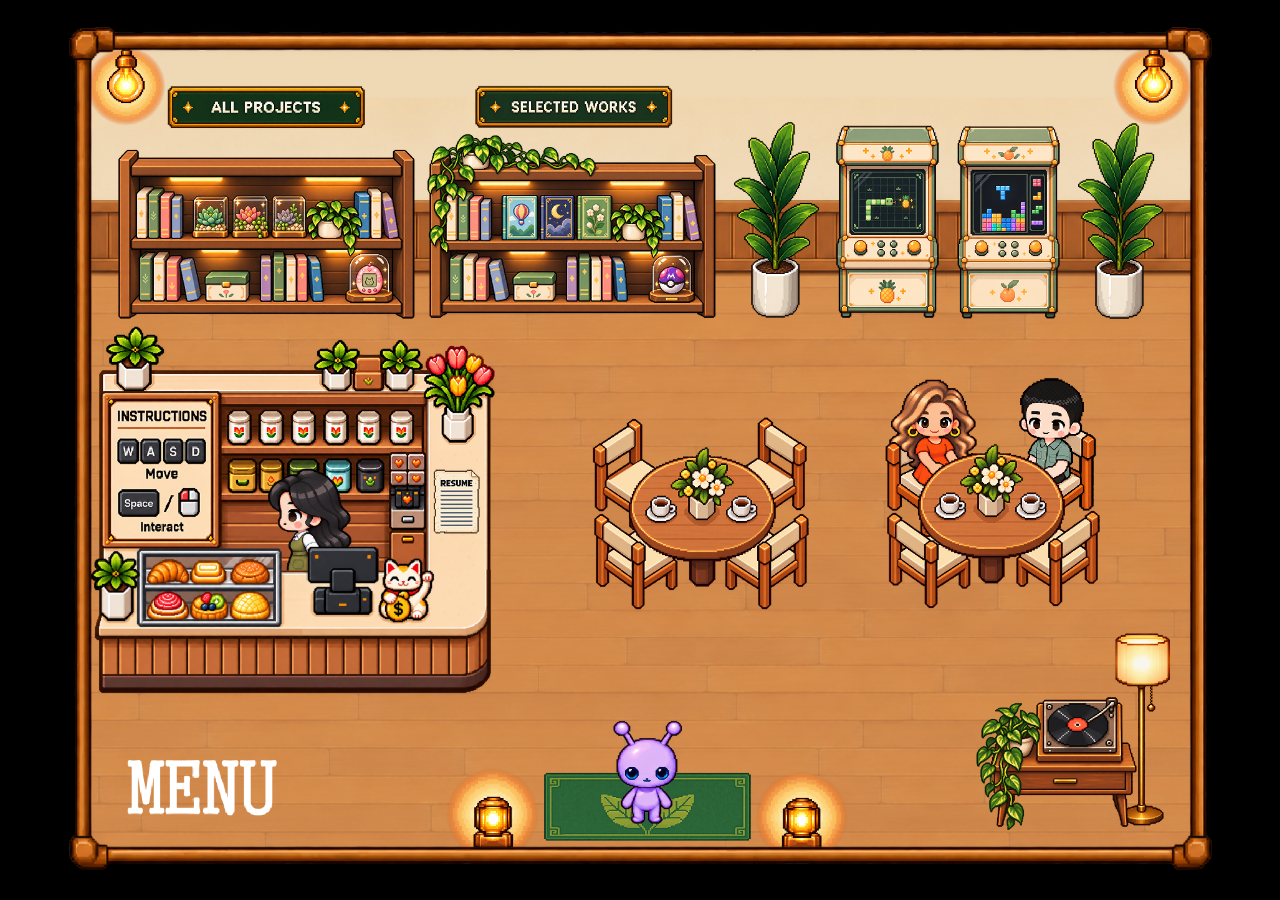
==== commit 75923aa5: "Updated mobile" ====
--- a/index.html
+++ b/index.html
@@ -1,4 +1,4 @@
-<!doctype html><html lang="en"><head><link rel="preconnect" href="https://fonts.googleapis.com"><link rel="preconnect" href="https://fonts.gstatic.com" crossorigin><link href="https://fonts.googleapis.com/css2?family=DM+Sans:wght@400;500;600;700&family=Manrope:wght@400;500;600;700;800&display=swap" rel="stylesheet"><meta charset="utf-8"><meta name="viewport" content="width=device-width,initial-scale=1"><title>Amber’s Portfolio Café — Level Editor</title><style>
+<!doctype html><html lang="en"><head><link rel="preconnect" href="https://fonts.googleapis.com"><link rel="preconnect" href="https://fonts.gstatic.com" crossorigin><link href="https://fonts.googleapis.com/css2?family=DM+Sans:wght@400;500;600;700&family=Manrope:wght@400;500;600;700;800&display=swap" rel="stylesheet"><meta charset="utf-8"><meta name="viewport" content="width=device-width,initial-scale=1"><title>Amber’s Portfolio Café</title><style>
 html,body{margin:0;background:#000;color:#f3eddc;font-family:system-ui,sans-serif;width:100%;height:100%;overflow:hidden}
 #app{width:100%;height:100vh;height:100dvh;min-height:0;display:flex;align-items:stretch;background:#000}
 #stage{flex:1 1 0;min-width:0;min-height:0;display:flex;justify-content:center;align-items:center;position:relative;overflow:hidden;background:#000}
@@ -584,7 +584,394 @@
  background:#fff; color:#232024; border-color:#d9d6d3; box-shadow:0 2px 0 #ece8e4;
 }
 </style>
-</head><body><div id="app"><main id="stage"><canvas id="game" width="1874" height="1398" tabindex="0" aria-label="Café level editor and playable game"></canvas><div class="hint" id="stageHint">Click Test to walk around; use WASD / arrow keys</div></main>
+
+<style id="cafe-v83-loader-style">
+#cafeInitialLoad{position:absolute;inset:0;z-index:35;display:grid;place-items:center;background:#000;pointer-events:auto;transition:opacity .36s ease;overflow:hidden}
+#cafeInitialLoad.is-done{opacity:0;pointer-events:none}
+#cafeInitialLoad .cafe-loader-surface{width:min(calc(100% - 28px),calc((100dvh - 28px) * 1874 / 1398));aspect-ratio:1874/1398;position:relative;max-width:100%;background:#504846;overflow:hidden}
+#cafeInitialLoad .cafe-loader-frame{position:absolute;inset:0;width:100%;height:100%;object-fit:fill;pointer-events:none;z-index:2}
+#cafeInitialLoad .cafe-loader-middle{position:absolute;inset:13% 10%;display:flex;align-items:center;justify-content:center;flex-direction:column;gap:clamp(9px,2vw,26px);font-family:'DM Sans',system-ui,sans-serif;color:#fff}
+#cafeInitialLoad .cafe-loader-sprite{width:clamp(78px,11vw,150px);height:clamp(100px,15vw,190px);object-fit:contain;image-rendering:pixelated;animation:cafeLoadingWalk .45s steps(2,end) infinite alternate;filter:drop-shadow(0 5px 2px #0002)}
+#cafeInitialLoad .cafe-loader-track{width:min(66%,620px);height:clamp(7px,.75vw,11px);background:#f8f5f3;border-radius:99px;overflow:hidden}
+#cafeInitialLoad .cafe-loader-bar{height:100%;width:4%;background:#b35bd9;border-radius:99px;transition:width .23s ease;}
+#cafeInitialLoad .cafe-loader-caption{font-family:'Manrope',system-ui,sans-serif;font-weight:650;font-size:clamp(13px,1.5vw,21px);letter-spacing:-.03em;text-align:center}
+#cafeInitialLoad .cafe-loader-caption small{display:block;font:500 clamp(10px,.85vw,13px) 'DM Sans',sans-serif;opacity:.75;margin-top:6px}
+@keyframes cafeLoadingWalk{from{transform:translateY(0)}to{transform:translateY(-6px)}}
+@media(prefers-reduced-motion:reduce){#cafeInitialLoad .cafe-loader-sprite{animation:none}#cafeInitialLoad .cafe-loader-bar{transition:none}}
+</style><style id="cafe-v84-mobile-style">
+/* V84 touch/mobile layer. Desktop presentation is unchanged. */
+#cafeMobileControls{display:none}
+@media (pointer:coarse), (max-width:750px){
+ html,body{overscroll-behavior:none}
+ #app{height:100dvh;flex-direction:column}
+ #stage{order:1;flex:1 1 auto;width:100%;min-height:0;padding:0;touch-action:none}
+ #stage canvas{width:min(100vw,calc(100dvh * 1874 / 1398));max-height:calc(100dvh - 116px);height:auto;touch-action:none}
+ #sidebar{display:none!important}
+ #sandboxBadge{display:none!important}
+ #stageHint{display:none!important}
+ #cafeMobileControls{display:flex;position:fixed;z-index:32;bottom:max(9px,env(safe-area-inset-bottom));left:max(12px,env(safe-area-inset-left));right:max(12px,env(safe-area-inset-right));height:104px;align-items:center;justify-content:space-between;pointer-events:none;font-family:Manrope,'DM Sans',sans-serif}
+ #cafeMobileStick{position:relative;flex:0 0 98px;height:98px;border-radius:50%;background:#29202abb;border:2px solid #f8edddaa;box-shadow:0 5px 18px #0008;touch-action:none;pointer-events:auto}
+ #cafeMobileStickKnob{position:absolute;width:42px;height:42px;left:26px;top:26px;border-radius:50%;background:#c29ae8;border:2px solid #fff9;box-shadow:0 2px 10px #0008;pointer-events:none;transform:translate(0,0)}
+ .cafe-mobile-actions{display:flex;gap:9px;align-items:center;pointer-events:auto}
+ .cafe-mobile-button{border:2px solid #ffffffa8!important;border-radius:16px!important;background:#44265cdd!important;color:white!important;min-width:66px;min-height:54px;padding:9px 12px!important;font-size:12px!important;font-weight:800!important;box-shadow:0 5px 15px #0008;touch-action:manipulation}
+ #cafeMobileInteract{min-width:96px;background:#8350aeed!important}
+ #portfolioSandbox .sandbox-inner{left:0!important;right:0!important;top:0!important;bottom:0!important;border-radius:0!important;max-width:100vw!important;max-height:100dvh!important}
+ #portfolioSandbox #sandboxToolbar{min-height:50px;padding:7px 11px!important;gap:5px}
+ #sandboxToolbar button{min-height:40px;touch-action:manipulation}
+ #portfolioSandbox iframe{max-width:100%;min-width:0}
+ #resumeStandalone{overflow:auto;overscroll-behavior:contain}
+ #resumeStandalone .resume-actions{flex-wrap:wrap;gap:6px}
+ #musicDialog,#dialog{width:min(100%,520px)!important;max-height:calc(100dvh - 24px)!important}
+ #cafeAmberChat,#cafeReviewModal,#arcadeModal{max-height:100dvh;overscroll-behavior:contain}
+ button,[role=button],input[type=range]{touch-action:manipulation}
+}
+@media (pointer:coarse) and (orientation:portrait){
+ #stage canvas{width:100vw;max-height:calc(100dvh - 130px)}
+ #cafeMobileControls{bottom:max(10px,env(safe-area-inset-bottom));height:112px}
+}
+@media (pointer:coarse) and (orientation:landscape){
+ #stage canvas{width:min(100vw,calc(100dvh * 1874 / 1398));max-height:100dvh}
+ #cafeMobileControls{height:85px}
+ #cafeMobileStick{transform:scale(.82);transform-origin:left bottom}
+}
+
+/* V85 — Player-only layout: keep editor DOM for game compatibility, hide editor UI. */
+#sidebar,#stageHint,#sandboxBadge,#sandboxQuick{display:none!important}
+#app{display:flex!important;flex-direction:row!important;align-items:stretch!important}
+#stage{flex:1 1 100%!important;order:0!important;width:100%!important;min-height:0!important}
+#stage>canvas#game{max-width:100%!important}
+</style>
+<style id="cafe-v86-mobile-frame-and-arcade">
+/* Full-page portfolio, PDF, and other overlays remain inside the wooden border on mobile. */
+@media (max-width: 900px), (pointer: coarse) {
+ #portfolioSandbox .sandbox-inner{left:5.7%!important;right:5.7%!important;top:6.5%!important;bottom:6.5%!important;width:auto!important;height:auto!important;max-width:none!important;max-height:none!important;border-radius:12px!important;box-sizing:border-box!important}
+ #portfolioSandbox #sandboxBody{min-height:0!important;overflow:hidden!important}
+ #portfolioSandbox iframe,#portfolioSandbox #resumeStandalone{width:100%!important;max-width:100%!important;min-width:0!important}
+ #arcadeModal{padding:5.4% 6%!important;align-items:center!important;justify-content:center!important}
+ #arcadeDialog{width:100%!important;max-height:100%!important;min-height:0!important}
+ #arcadeDialog>.arcadeBody{padding:8px 8px 12px!important;gap:8px!important;justify-content:flex-start!important;overflow-y:auto!important}
+ #arcadePlay{flex:0 0 auto!important;max-height:none!important;width:100%!important;gap:8px!important;align-items:center!important;justify-content:center!important}
+ #arcadeModal #arcadeCanvas{max-width:calc(100% - 104px)!important;max-height:min(43dvh,390px)!important;width:auto!important;height:auto!important;object-fit:contain!important;min-width:0!important;flex:0 1 auto!important}
+ #arcadeModal[data-kind="snake"] #arcadeCanvas{max-height:min(38dvh,310px)!important;max-width:calc(100% - 95px)!important}
+ #arcadeModal .arcadeSidebar{min-width:76px!important;max-width:100px!important;gap:5px!important}
+ #arcadeModal .arcadeStat{padding:5px!important;font-size:11px!important}
+ #arcadeModal .arcadeStat strong{font-size:15px!important}
+ #arcadeModal #arcadeNext,#arcadeModal #arcadeHold{width:54px!important;height:54px!important}
+ #arcadeModal .arcadeHead{padding:8px 11px!important}
+ #arcadeModal .arcadeHead h2{font-size:16px!important}
+ #arcadePlayHint{display:none!important}
+ #arcadeTouchControls[hidden]{display:none!important}
+ #arcadeTouchControls{display:flex!important;flex-direction:column;align-items:center;justify-content:center;gap:7px;flex:0 0 auto;width:100%;touch-action:none}
+ .arcade-touch-directions{display:grid;grid-template-columns:repeat(3,minmax(49px,62px));grid-template-rows:repeat(2,47px);gap:5px;justify-content:center}
+ .arcade-touch-actions{display:flex;justify-content:center;gap:7px;flex-wrap:wrap}
+ #arcadeTouchControls button{display:inline-flex;align-items:center;justify-content:center;border:1px solid #aa8bc9;border-radius:12px;background:#efe5f8;color:#42245d;min-width:49px;min-height:45px;font:700 14px 'DM Sans',sans-serif;touch-action:none;user-select:none;-webkit-user-select:none;-webkit-tap-highlight-color:transparent;padding:6px 10px}
+ #arcadeTouchControls button:active,#arcadeTouchControls button.is-pressed{background:#7d4cab;color:white;border-color:#7d4cab}
+ #arcadeTouchControls button:focus-visible{outline:3px solid #9755dd;outline-offset:2px}
+ #arcadeTouchControls [data-action="up"]{grid-column:2;grid-row:1}
+ #arcadeTouchControls [data-action="left"]{grid-column:1;grid-row:2}
+ #arcadeTouchControls [data-action="down"]{grid-column:2;grid-row:2}
+ #arcadeTouchControls [data-action="right"]{grid-column:3;grid-row:2}
+ #arcadeTouchControls[data-kind="snake"] .arcade-touch-actions{display:none}
+ #arcadeTouchControls[data-kind="tetris"] .arcade-touch-directions [data-action="up"]{display:none}
+ #arcadeTouchControls[data-kind="tetris"] .arcade-touch-directions{grid-template-rows:47px}
+ #arcadeTouchControls[data-kind="tetris"] .arcade-touch-directions [data-action="left"],#arcadeTouchControls[data-kind="tetris"] .arcade-touch-directions [data-action="down"],#arcadeTouchControls[data-kind="tetris"] .arcade-touch-directions [data-action="right"]{grid-row:1}
+ #cafeMobileControls{z-index:50}
+}
+@media (pointer:fine) and (min-width:901px){#arcadeTouchControls{display:none!important}}
+@media (max-height:650px) and (orientation:landscape){
+ #arcadeModal #arcadeCanvas{max-height:calc(100dvh - 155px)!important}
+ #arcadeTouchControls{gap:4px}
+ .arcade-touch-directions{grid-template-rows:repeat(2,36px);grid-template-columns:repeat(3,48px);gap:3px}
+ #arcadeTouchControls button{min-height:35px;min-width:44px;padding:3px 6px;font-size:12px}
+ #arcadeModal #arcadePlay{max-height:calc(100dvh - 170px)!important}
+}
+</style>
+<style id="cafe-v88-mobile-white-glass-fullscreen">
+/* V87: Mobile only; do not change desktop's framed modal presentation. */
+@media (max-width:750px), (pointer:coarse) {
+  /* White frosted-glass touch controllers, V88. */
+  #cafeMobileControls {
+    flex-direction:row-reverse!important;
+    justify-content:space-between!important;
+    align-items:center!important;
+    z-index:80!important;
+    gap:12px!important;
+    padding:0 3px!important;
+    box-sizing:border-box!important;
+  }
+  #cafeMobileStick {
+    flex:0 0 100px!important;
+    height:100px!important;
+    width:100px!important;
+    box-sizing:border-box!important;
+    border-radius:50%!important;
+    border:1.5px solid rgba(255,255,255,.68)!important;
+    background:linear-gradient(145deg,rgba(255,255,255,.82),rgba(247,248,252,.64) 48%,rgba(229,233,242,.7))!important;
+    -webkit-backdrop-filter:blur(18px) saturate(165%)!important;
+    backdrop-filter:blur(18px) saturate(165%)!important;
+    box-shadow:inset 0 2px 5px rgba(255,255,255,.48),inset 0 -5px 14px rgba(125,139,166,.16),0 8px 27px rgba(25,35,52,.22)!important;
+  }
+  #cafeMobileStickKnob {
+    left:calc(50% - 21px)!important;
+    top:calc(50% - 21px)!important;
+    background:linear-gradient(150deg,rgba(255,255,255,.98),rgba(249,250,253,.93) 46%,rgba(219,225,236,.95))!important;
+    border:1px solid rgba(255,255,255,.84)!important;
+    box-shadow:inset 0 2px 5px rgba(255,255,255,.55),0 4px 12px rgba(49,61,81,.27)!important;
+    -webkit-backdrop-filter:blur(12px)!important;
+    backdrop-filter:blur(12px)!important;
+  }
+  #cafeMobileControls .cafe-mobile-actions {
+    flex-direction:column!important;
+    align-items:stretch!important;
+    justify-content:center!important;
+    gap:10px!important;
+  }
+  #cafeMobileControls .cafe-mobile-button,
+  #cafeMobileControls #cafeMobileInteract {
+    min-width:84px!important;
+    min-height:45px!important;
+    padding:10px 14px!important;
+    border-radius:17px!important;
+    border:1px solid rgba(255,255,255,.64)!important;
+    background:linear-gradient(135deg,rgba(255,255,255,.87),rgba(246,248,252,.78) 56%,rgba(225,231,241,.82))!important;
+    color:#283044!important;
+    font-family:'Manrope','DM Sans',sans-serif!important;
+    font-size:12px!important;
+    font-weight:750!important;
+    letter-spacing:.01em!important;
+    text-shadow:0 1px 1px rgba(255,255,255,.5)!important;
+    -webkit-backdrop-filter:blur(16px) saturate(160%)!important;
+    backdrop-filter:blur(16px) saturate(160%)!important;
+    box-shadow:inset 0 1px 3px rgba(255,255,255,.5),0 5px 19px rgba(31,42,60,.2)!important;
+  }
+  #cafeMobileControls .cafe-mobile-button:active {transform:scale(.96);background:rgba(223,229,241,.93)!important}
+  #cafeMobileControls .cafe-mobile-button:focus-visible {outline:3px solid #aab9d2!important;outline-offset:2px!important}
+  /* Above frame and gameplay; fill viewport, not scene-canvas coordinates. */
+  #portfolioSandbox.is-open {
+    position:fixed!important;
+    inset:0!important;
+    left:0!important;top:0!important;right:0!important;bottom:0!important;
+    width:100vw!important;height:100dvh!important;
+    max-width:none!important;max-height:none!important;
+    margin:0!important;padding:0!important;
+    z-index:1000100!important;
+    background:#fbf9f5!important;
+    border:0!important;border-radius:0!important;
+    overflow:hidden!important;
+  }
+  #portfolioSandbox.is-open .sandbox-inner {
+    position:absolute!important;
+    inset:0!important;
+    left:0!important;top:0!important;right:0!important;bottom:0!important;
+    width:100%!important;height:100%!important;
+    max-width:none!important;max-height:none!important;
+    margin:0!important;padding:0!important;
+    border:0!important;border-radius:0!important;
+    box-shadow:none!important;
+    background:#fbf9f5!important;
+  }
+  #portfolioSandbox.is-open #sandboxFrameBorder {display:none!important}
+  #portfolioSandbox.is-open #sandboxToolbar {padding-top:max(8px,env(safe-area-inset-top))!important}
+  #portfolioSandbox.is-open #sandboxBody {min-height:0!important;flex:1 1 auto!important}
+  #portfolioSandbox.is-open #sandboxList,
+  #portfolioSandbox.is-open #sandboxFrame,
+  #portfolioSandbox.is-open #resumeStandalone {width:100%!important;height:100%!important;max-width:100%!important}
+  #portfolioSandbox.is-open #resumeDocument {overscroll-behavior:contain!important;-webkit-overflow-scrolling:touch!important}
+  /* Other full-size overlays also sit above the frame on mobile. */
+  #stage>#modal:not([hidden]),#stage>#musicModal:not([hidden]),
+  #arcadeModal:not([hidden]),#cafeAmberChat:not([hidden]),#cafeReviewModal:not([hidden]) {
+    position:fixed!important;
+    inset:0!important;left:0!important;top:0!important;right:0!important;bottom:0!important;
+    width:100vw!important;height:100dvh!important;
+    max-width:none!important;max-height:none!important;
+    z-index:1000090!important;
+    box-sizing:border-box!important;
+    border-radius:0!important;
+  }
+  #stage>#modal:not([hidden]),#stage>#musicModal:not([hidden]) {padding:0!important}
+  #stage>#modal:not([hidden]) #dialog,#stage>#musicModal:not([hidden]) #musicDialog {
+    width:100%!important;height:100%!important;max-width:none!important;max-height:none!important;
+    border-radius:0!important;margin:0!important;overflow:auto!important;
+  }
+  #cafeAmberChat:not([hidden]) {padding:0!important}
+  #cafeAmberChat:not([hidden]) #cafeAmberChatDialog {
+    width:100%!important;height:100%!important;max-width:none!important;max-height:none!important;
+    border-radius:0!important;margin:0!important;
+  }
+  #arcadeModal:not([hidden]) {padding:0!important}
+  #arcadeModal:not([hidden]) #arcadeDialog {width:100%!important;max-width:none!important;max-height:100%!important;border-radius:0!important}
+}
+@media (pointer:coarse) and (orientation:landscape) {
+  #cafeMobileStick {transform:scale(.82)!important;transform-origin:right bottom!important}
+  #cafeMobileControls .cafe-mobile-actions {flex-direction:row!important}
+}
+</style>
+
+<style id="cafe-v89-landscape-and-arcade-controls">
+/* V89 — only mobile and touch layouts; desktop arcade and café remain unchanged. */
+@media (pointer:coarse), (max-width:750px) {
+  /* Full-screen arcade with a persistent, non-scrolling control dock. */
+  #arcadeModal:not([hidden]) #arcadeDialog {
+    height:100dvh!important;max-height:100dvh!important;width:100%!important;
+    display:flex!important;flex-direction:column!important;overflow:hidden!important;
+  }
+  #arcadeModal #arcadeDialog > .arcadeBody {
+    flex:1 1 auto!important;min-height:0!important;overflow:auto!important;
+    display:flex!important;flex-direction:column!important;
+    padding:8px 10px!important;box-sizing:border-box!important;
+  }
+  #arcadeModal #arcadeTouchControls:not([hidden]) {
+    display:flex!important;visibility:visible!important;opacity:1!important;
+    flex:0 0 auto!important;position:relative!important;inset:auto!important;
+    z-index:12!important;box-sizing:border-box!important;
+    width:100%!important;padding:8px 10px max(10px,env(safe-area-inset-bottom))!important;
+    background:#fbf9f5!important;border-top:1px solid #e4dfe6!important;
+    overflow:visible!important;gap:5px!important;
+  }
+  #arcadeModal #arcadeTouchControls[hidden] {display:none!important}
+  #arcadeModal #arcadePlay:not([hidden]) {
+    display:flex!important;flex:1 1 auto!important;min-height:0!important;
+    justify-content:center!important;align-items:center!important;
+  }
+  #arcadeModal #arcadeCanvas {
+    max-height:min(37dvh,350px)!important;
+    max-width:calc(100vw - 112px)!important;
+    object-fit:contain!important;
+  }
+  #arcadeModal[data-kind="snake"] #arcadeCanvas {max-height:min(35dvh,320px)!important}
+  #arcadeModal #arcadeTouchControls button {
+    -webkit-tap-highlight-color:transparent!important;touch-action:none!important;
+    user-select:none!important;-webkit-user-select:none!important;
+    min-width:44px!important;min-height:42px!important;
+  }
+  /* Hide café movement controls while a full-screen arcade is active. */
+  body:has(#arcadeModal:not([hidden])) #cafeMobileControls {visibility:hidden!important;pointer-events:none!important}
+}
+@media (pointer:coarse) and (orientation:landscape), (max-width:900px) and (orientation:landscape) {
+  /* Use the otherwise-black space to either side of the centred 1874:1398 game art. */
+  #stage > canvas#game {
+    width:min(100vw,calc(100dvh * 1874 / 1398))!important;
+    max-width:100%!important;max-height:100dvh!important;
+    height:auto!important;margin:auto!important;
+  }
+  #cafeMobileControls {
+    --cafe-side-gutter:max(0px,calc((100vw - 100dvh * 1874 / 1398) / 2));
+    display:flex!important;position:fixed!important;
+    inset:0!important;left:0!important;right:0!important;top:0!important;bottom:0!important;
+    width:100vw!important;height:100dvh!important;padding:0!important;
+    box-sizing:border-box!important;pointer-events:none!important;
+    flex-direction:row-reverse!important;justify-content:space-between!important;
+    align-items:center!important;z-index:80!important;
+  }
+  #cafeMobileControls .cafe-mobile-actions {
+    display:flex!important;flex-direction:column!important;justify-content:center!important;
+    align-items:center!important;gap:10px!important;
+    width:var(--cafe-side-gutter)!important;min-width:0!important;
+    height:100%!important;pointer-events:none!important;
+  }
+  #cafeMobileControls .cafe-mobile-actions > button {
+    pointer-events:auto!important;min-width:0!important;
+    width:min(94px,calc(var(--cafe-side-gutter) - 14px))!important;
+    min-height:46px!important;padding:8px 5px!important;
+  }
+  #cafeMobileStick {
+    transform:none!important;transform-origin:center!important;
+    flex:0 0 auto!important;
+    width:min(100px,calc(var(--cafe-side-gutter) - 14px))!important;
+    height:min(100px,calc(var(--cafe-side-gutter) - 14px))!important;
+    margin-inline:calc((var(--cafe-side-gutter) - min(100px,calc(var(--cafe-side-gutter) - 14px))) / 2)!important;
+    pointer-events:auto!important;
+  }
+  #cafeMobileStickKnob {left:50%!important;top:50%!important;margin-left:-21px!important;margin-top:-21px!important}
+  /* Arcade modal owns its controls; café joystick/buttons stay behind it. */
+  #arcadeModal #arcadeDialog > .arcadeBody {padding:5px 12px!important}
+  #arcadeModal #arcadeTouchControls:not([hidden]) {
+    flex-direction:row!important;justify-content:center!important;align-items:center!important;
+    padding:5px max(8px,env(safe-area-inset-right)) max(5px,env(safe-area-inset-bottom))!important;
+  }
+  #arcadeModal .arcade-touch-directions {grid-template-columns:repeat(3,44px)!important;grid-template-rows:repeat(2,35px)!important;gap:3px!important}
+  #arcadeModal #arcadeTouchControls[data-kind="tetris"] .arcade-touch-directions {grid-template-rows:35px!important}
+  #arcadeModal #arcadeTouchControls button {min-height:35px!important;min-width:40px!important;padding:3px 6px!important;font-size:12px!important}
+  #arcadeModal .arcade-touch-actions {gap:4px!important}
+  #arcadeModal #arcadeCanvas {max-height:calc(100dvh - 140px)!important;max-width:calc(100vw - 180px)!important}
+  #arcadeModal[data-kind="snake"] #arcadeCanvas {max-height:calc(100dvh - 135px)!important}
+}
+@media (pointer:coarse) and (orientation:portrait) {
+  #arcadeModal #arcadeTouchControls:not([hidden]) {padding-bottom:max(12px,env(safe-area-inset-bottom))!important}
+}
+</style>
+<style id="cafe-v90-mouse-preview">
+/* Opt in on desktop via ?mobilePreview=1; regular desktop appearance stays unchanged. */
+html.cafe-mobile-mouse-preview #cafeMobileControls {display:flex!important}
+html.cafe-mobile-mouse-preview #arcadeModal #arcadeTouchControls:not([hidden]) {display:flex!important;visibility:visible!important}
+html.cafe-mobile-mouse-preview #cafeMobileStick {cursor:crosshair}
+html.cafe-mobile-mouse-preview #cafeMobileControls button,
+html.cafe-mobile-mouse-preview #arcadeTouchControls button {cursor:pointer}
+</style>
+<style id="cafe-v91-white-controls-mobile-arcade-notice">
+/* Keep only one white-glass control set. Size is 85% of V90. */
+@media (pointer:coarse), (max-width:750px) {
+  #cafeMobileControls .cafe-mobile-actions > #cafeMobileMenu,
+  #cafeMobileControls .cafe-mobile-actions > #cafeMobileInteract {
+    transform:scale(.85)!important;
+    transform-origin:center center!important;
+    background:linear-gradient(145deg,rgba(255,255,255,.94),rgba(231,237,245,.84))!important;
+    border:1px solid rgba(255,255,255,.9)!important;
+    color:#273043!important;
+    box-shadow:0 5px 18px rgba(22,31,49,.22),inset 0 1px 3px rgba(255,255,255,.65)!important;
+  }
+  #cafeMobileStick {
+    transform:scale(.85)!important;
+    transform-origin:center center!important;
+    background:linear-gradient(140deg,rgba(255,255,255,.92),rgba(220,230,242,.78))!important;
+    border-color:rgba(255,255,255,.9)!important;
+  }
+  #cafeMobileStickKnob {background:linear-gradient(145deg,#fff,#e7ebf3)!important}
+  /* Arcade launch notice uses the pre-existing accessible arcade dialog. */
+  #arcadeModal[data-phase="intro"] #arcadeIntro #arcadeStart[hidden]{display:none!important}
+  #arcadeModal[data-phase="intro"] #arcadeIntro h3{max-width:34ch;margin-inline:auto;text-align:center}
+  #arcadeModal[data-phase="intro"] #arcadeIntro p{text-align:center}
+}
+@media (pointer:coarse) and (orientation:landscape), (max-width:900px) and (orientation:landscape){
+  #cafeMobileStick{transform:scale(.85)!important;transform-origin:center!important}
+  #cafeMobileControls .cafe-mobile-actions > #cafeMobileMenu,
+  #cafeMobileControls .cafe-mobile-actions > #cafeMobileInteract{transform:scale(.85)!important}
+}
+html.cafe-mobile-mouse-preview #cafeMobileStick{transform:scale(.85)!important}
+html.cafe-mobile-mouse-preview #cafeMobileControls .cafe-mobile-actions > button{transform:scale(.85)!important}
+</style>
+<style id="cafe-v92-animated-walking-loader">
+/* Two existing, approved walk frames; animated in CSS so startup JS cannot stall frame changes. */
+#cafeInitialLoad .cafe-loader-sprite {
+ display:block;
+ flex:0 0 auto;
+ aspect-ratio:265/337;
+ height:auto;
+ background-image:url('assets/loader/amber_walk_strip.png');
+ background-repeat:no-repeat;
+ background-size:200% 100%;
+ background-position:left center;
+ animation:cafeV92Walk .34s linear infinite !important;
+ transform:none !important;
+ filter:drop-shadow(0 5px 2px #0002);
+}
+@keyframes cafeV92Walk {
+ 0%,49.999% { background-position:left center; }
+ 50%,100% { background-position:right center; }
+}
+@media(prefers-reduced-motion:reduce) {
+ #cafeInitialLoad .cafe-loader-sprite {animation:none !important;}
+}
+</style></head><body><div id="app"><main id="stage"><div id="cafeInitialLoad" role="status" aria-live="polite" aria-label="Loading Amber's Portfolio Café">
+ <div class="cafe-loader-surface">
+  <div class="cafe-loader-middle">
+   <div class="cafe-loader-sprite" id="cafeLoaderSprite" aria-hidden="true"></div>
+   <div class="cafe-loader-track" role="progressbar" aria-label="Loading progress" aria-valuemin="0" aria-valuemax="100" aria-valuenow="4" id="cafeLoaderTrack"><div class="cafe-loader-bar" id="cafeLoaderBar"></div></div>
+   <div class="cafe-loader-caption" id="cafeLoaderText">Setting things up…</div>
+  </div>
+  <img class="cafe-loader-frame" src="assets/loader/frame.png" alt="" aria-hidden="true" fetchpriority="high">
+ </div>
+</div><canvas id="game" width="1874" height="1398" tabindex="0" aria-label="Amber’s Portfolio Café game"></canvas><div class="hint" id="stageHint">Click Test to walk around; use WASD / arrow keys</div></main>
 <aside id="sidebar" aria-label="Café level editor"><header><h1>☕ Café Level Editor <span class="pill">v5</span></h1><div class="muted">24 approved furniture positions preserved</div></header>
 <div class="tabs"><button id="furnitureTab" data-mode="furniture">Furniture</button><button id="collisionTab" data-mode="collision">Collisions</button><button id="interactionTab" data-mode="interaction">Interactions</button><button id="characterTab" data-mode="character">Characters</button></div>
 <div class="controls"><button id="testButton">▶ Test mode</button><button id="undoButton">↶ Undo</button><button id="redoButton">↷ Redo</button></div>
@@ -608,7 +995,15 @@
 <script id="cafe-v33-mui-icons">
 window.cafeMuiIcon=function(name){const paths={"shuffle":"<path d=\"m16 3 5 0 0 5M4 20l7-7M14 11l7-7M4 4l5 5M14 14l7 7m-5 0h5v-5\"/>","close":"<path d=\"M18 6 6 18M6 6l12 12\"/>","back":"<path d=\"m15 18-6-6 6-6M9 12h11\"/>","download":"<path d=\"M12 3v12m0 0 4-4m-4 4-4-4M5 17v4h14v-4\"/>","play":"<path d=\"m9 5 10 7-10 7z\"/>","pause":"<path d=\"M9 5v14M15 5v14\"/>","next":"<path d=\"m5 5 10 7-10 7zM19 5v14\"/>","music":"<path d=\"M9 18V5l12-2v13M9 18a3 2 0 1 1-6 0 3 2 0 0 1 6 0Zm12-2a3 2 0 1 1-6 0 3 2 0 0 1 6 0Z\"/>","zoomIn":"<circle cx=\"10.5\" cy=\"10.5\" r=\"6.5\"/><path d=\"m16 16 5 5M10.5 7.5v6m-3-3h6\"/>","zoomOut":"<circle cx=\"10.5\" cy=\"10.5\" r=\"6.5\"/><path d=\"m16 16 5 5M7.5 10.5h6\"/>","expand":"<path d=\"M4 9V4h5m6 0h5v5m0 6v5h-5M9 20H4v-5\"/>","undo":"<path d=\"M9 14 4 9l5-5M4 9h10a6 6 0 0 1 0 12h-2\"/>","redo":"<path d=\"m15 14 5-5-5-5m5 5H10a6 6 0 0 0 0 12h2\"/>","save":"<path d=\"M5 3h12l4 4v14H3V3h2Zm2 0v7h10V3M7 21v-8h10v8\"/>","upload":"<path d=\"M12 17V4m0 0-5 5m5-5 5 5M4 17v4h16v-4\"/>","photo":"<rect x=\"3\" y=\"3\" width=\"18\" height=\"18\" rx=\"2\"/><circle cx=\"9\" cy=\"9\" r=\"2\"/><path d=\"m4 17 5-5 3 3 3-4 5 6\"/>"};return `<svg class="cafe-mui-icon" xmlns="http://www.w3.org/2000/svg" width="20" height="20" viewBox="0 0 24 24" fill="none" stroke="currentColor" stroke-width="1.9" stroke-linecap="round" stroke-linejoin="round" aria-hidden="true">${paths[name]||paths.close}</svg>`};
 </script>
-<script src="assets/cafe-engine-assets.js"></script><script src="assets/cafe-engine-main.js"></script><div id="sandboxBadge">TEST VERSION · PORTFOLIO SANDBOX</div>
+<script id="cafe-v83-loader-controller">(function(){
+const bar=document.getElementById('cafeLoaderBar'),track=document.getElementById('cafeLoaderTrack'),text=document.getElementById('cafeLoaderText'),outer=document.getElementById('cafeInitialLoad');
+let pct=4,done=false;
+const slowTicker=setInterval(()=>{if(!done && pct<20)window.cafeLoadProgress?.(pct+1,'Setting things up…')},420);
+window.cafeLoadProgress=(value,message)=>{if(done)return;pct=Math.max(pct,Math.min(98,Math.round(value)));bar.style.width=pct+'%';track.setAttribute('aria-valuenow',String(pct));if(message)text.textContent=message};
+window.cafeLoadComplete=()=>{if(done)return;done=true;clearInterval(slowTicker);pct=100;bar.style.width='100%';track.setAttribute('aria-valuenow','100');text.textContent='Ready!';setTimeout(()=>{outer.classList.add('is-done');setTimeout(()=>outer.remove(),450)},260)};
+window.cafeLoadError=(message)=>{clearInterval(slowTicker);text.textContent='Unable to load the café';const small=document.createElement('small');small.textContent='Refresh the page to try again';text.appendChild(small);console.error('[Café startup]',message)};
+})();</script>
+<script src="assets/cafe-engine-assets.js"></script><script src="assets/cafe-engine-main.js"></script><div id="cafeMobileControls" aria-label="Mobile game controls"><div id="cafeMobileStick" role="group" aria-label="Movement joystick"><div id="cafeMobileStickKnob"></div></div><div class="cafe-mobile-actions"><button id="cafeMobileMenu" class="cafe-mobile-button" type="button">Menu</button><button id="cafeMobileInteract" class="cafe-mobile-button" type="button">Interact</button></div></div><div id="sandboxBadge">TEST VERSION · PORTFOLIO SANDBOX</div>
 <div id="portfolioSandbox" role="dialog" aria-modal="true" aria-label="Portfolio content" aria-hidden="true">
   <div class="sandbox-inner">
     <div id="sandboxToolbar"><button id="sandboxBack" type="button" hidden>← Back to projects</button><h2 id="sandboxTitle" hidden>Portfolio</h2><button id="sandboxClose" type="button" aria-label="Close portfolio modal">✕ ESC</button></div>
@@ -661,8 +1056,8 @@
  if(kind==='resume'){modal.classList.add('is-resume');list.hidden=true;frame.classList.remove('is-open');frame.removeAttribute('src');resumeBox.hidden=false;resumeViewport.scrollTo(0,0);$s('resumeExit').focus();requestAnimationFrame(showPdf);}
  else{modal.classList.remove('is-resume');resumeBox.hidden=true;frame.classList.remove('is-open');frame.removeAttribute('src');list.hidden=false;list.src='portfolio/cafe-list.html?view='+encodeURIComponent(kind);$s('sandboxTitle').textContent=kind==='selected'?'Selected works':'All projects';$s('sandboxTitle').hidden=false;$s('sandboxBack').hidden=true;list.focus();}
  }
- function openSideQuests(){child='side-quests';frame.src='portfolio/work/side-quests/index.html?cafe=1';frame.classList.add('is-open');list.hidden=true;$s('sandboxBack').hidden=false;$s('sandboxTitle').hidden=true;frame.focus({preventScroll:true});}
- function openProject(i){const p=projects[i];if(!p)return;child=i;frame.src='portfolio/work/'+p.url+'index.html?cafe=1';frame.classList.add('is-open');list.hidden=true;$s('sandboxBack').hidden=false;$s('sandboxTitle').hidden=true;frame.focus({preventScroll:true});}
+ function openSideQuests(){child='side-quests';frame.src='portfolio/index.html?cafe=1&case=side-quests';frame.classList.add('is-open');list.hidden=true;$s('sandboxBack').hidden=false;$s('sandboxTitle').hidden=true;frame.focus({preventScroll:true});}
+ function openProject(i){const p=projects[i];if(!p)return;child=i;frame.src='portfolio/index.html?cafe=1&case='+encodeURIComponent(p.url.replace(/\/$/,''));frame.classList.add('is-open');list.hidden=true;$s('sandboxBack').hidden=false;$s('sandboxTitle').hidden=true;frame.focus({preventScroll:true});}
  // Make the case-study iframe the initial keyboard scroll target after its page loads.
  frame.addEventListener('load',()=>{if(child===null||!modal.classList.contains('is-open'))return;
    try{const body=frame.contentDocument?.body;if(body){body.tabIndex=-1;body.focus({preventScroll:true});}}catch(err){frame.focus({preventScroll:true});}
@@ -699,7 +1094,7 @@
  </div><footer class="cafe-nav-footer">Vibe coded by me 2026 👾</footer></section>`;
  document.getElementById('stage').appendChild(cafeNav);
  function closeCafeNavMenu(){cafeNav.hidden=true;window.__cafeSandboxModalOpen=false;if(typeof keys!=='undefined')keys.clear();document.getElementById('game')?.focus({preventScroll:true});}
- function showCafeNavMenu(){if(modal.classList.contains('is-open'))return;const m=document.getElementById('musicModal');if(m&&!m.hidden)return;
+ window.cafeMobileOpenMenu=()=>showCafeNavMenu(); function showCafeNavMenu(){if(modal.classList.contains('is-open'))return;const m=document.getElementById('musicModal');if(m&&!m.hidden)return;
  cafeNav.hidden=false;window.__cafeSandboxModalOpen=true;if(typeof keys!=='undefined')keys.clear();cafeNav.querySelector('[data-cafe-action="selected"]')?.focus({preventScroll:true});}
  cafeNav.addEventListener('click',event=>{
   if(event.target===cafeNav||event.target.closest('.cafe-nav-close')){closeCafeNavMenu();return;}
@@ -722,11 +1117,7 @@
  if(/selected/i.test(id)||z.id==='hotspot-ou1jd7'){open('selected');return true;}
  if(/all.projects|shelf-all/i.test(id)||z.id==='hotspot-hynaff'){open('all');return true;}
  return false;};
- // Expose quick-opening controls for sandbox review outside walk mode.
- const quick=document.createElement('div');quick.id='sandboxQuick';quick.style='position:fixed;bottom:12px;left:12px;z-index:92;display:flex;gap:6px;flex-wrap:wrap;max-width:70vw';
- quick.innerHTML='<button type="button" data-kind="resume">Resume</button><button type="button" data-kind="selected">Selected Works</button><button type="button" data-kind="all">All Projects</button>';
- quick.querySelectorAll('button').forEach(b=>{b.style='font:600 12px system-ui;background:#282035;color:white;border:1px solid #9782aa;padding:8px 10px;border-radius:8px;cursor:pointer';b.onclick=()=>open(b.dataset.kind)});document.body.appendChild(quick);
-
+ // V85: debug-only bottom shortcuts removed; use in-game menu and hotspots.
  // Re-draw the exact scene border asset above all portfolio overlays.
  const borderCanvas=$s('sandboxFrameBorder');
  function drawBorder(){
@@ -812,6 +1203,7 @@
   <div class="arcadeBody">
    <div id="arcadeIntro"><h3 id="arcadeIntroTitle"></h3><p id="arcadeIntroText"></p><div class="arcadeInstructions" id="arcadeInstructions"></div><button class="arcadeBtn" id="arcadeStart" type="button">Start game</button></div>
    <div id="arcadePlay" hidden><canvas id="arcadeCanvas" width="240" height="480" aria-label="Arcade game board"></canvas><aside class="arcadeSidebar"><div class="arcadeStat" id="arcadeTimeStat">Time<strong id="arcadeTime">0:00.00</strong></div><div class="arcadeStat" id="arcadeLineStat">Lines<strong id="arcadeLines">0 / 40</strong></div><div class="arcadeStat" id="arcadeScoreStat" hidden>Score<strong id="arcadeScore">0</strong></div><div class="arcadeStat" id="arcadeNextStat">Next<canvas id="arcadeNext" width="76" height="76"></canvas></div><div class="arcadeStat" id="arcadeHoldStat">Hold<canvas id="arcadeHold" width="76" height="76"></canvas></div><p id="arcadePlayHint"></p></aside></div>
+   <div id="arcadeTouchControls" data-kind="tetris" aria-label="Touch arcade controls" hidden><div class="arcade-touch-directions" role="group" aria-label="Movement"><button type="button" data-action="up" aria-label="Up">▲</button><button type="button" data-action="left" aria-label="Left">◀</button><button type="button" data-action="down" aria-label="Down">▼</button><button type="button" data-action="right" aria-label="Right">▶</button></div><div class="arcade-touch-actions" role="group" aria-label="Tetris actions"><button type="button" data-action="rotate">Rotate ↻</button><button type="button" data-action="hold">Hold</button><button type="button" data-action="drop">Drop</button></div><button type="button" data-action="pause">Pause</button></div>
    <div id="arcadeFinish" hidden><div class="arcadeFinishCard"><h3 id="arcadeFinishTitle"></h3><p id="arcadeFinishDescription"></p><div id="arcadeResult"></div><button class="arcadeBtn" id="arcadeReplay" type="button">Play again</button></div></div>
   </div>
  </section>
@@ -824,6 +1216,9 @@
 const modal=$('arcadeModal'), dialog=$('arcadeDialog'), board=$('arcadeCanvas'), ctx=board.getContext('2d'), nextCtx=$('arcadeNext').getContext('2d'), holdCtx=$('arcadeHold').getContext('2d');
 $('stage').appendChild(modal);
 const intro=$('arcadeIntro'),playing=$('arcadePlay'),finish=$('arcadeFinish');
+// Keep the touch controller outside the scrolling arcade body so it stays reachable.
+const arcadeControlsDock=$('arcadeTouchControls');
+if(arcadeControlsDock&&arcadeControlsDock.parentElement!==dialog)dialog.appendChild(arcadeControlsDock);
 const palette=['','#b68af0','#6aabf4','#f2af6d','#e7d66a','#7cceaa','#cc8ef3','#ee8cad'];
 const shapes=[null,[[1,1,1,1]],[[2,0,0],[2,2,2]],[[0,0,3],[3,3,3]],[[4,4],[4,4]],[[0,5,5],[5,5,0]],[[0,6,0],[6,6,6]],[[7,7,0],[0,7,7]]];
 let kind='tetris',phase='intro',state=null,raf=0,lastFrame=0,previousFocus=null;
@@ -832,20 +1227,38 @@
 const formatTime=ms=>{const cent=Math.floor(Math.max(0,ms)/10),sec=Math.floor(cent/100);return Math.floor(sec/60)+':'+String(sec%60).padStart(2,'0')+'.'+String(cent%100).padStart(2,'0')};
 const rand=n=>Math.floor(Math.random()*n);
 const copyShape=id=>shapes[id].map(row=>row.slice());
-function setPhase(value){phase=value;modal.dataset.phase=value;intro.hidden=value!=='intro';playing.hidden=value==='intro';finish.hidden=value!=='finish';}
+function setPhase(value){phase=value;modal.dataset.phase=value;intro.hidden=value!=='intro';playing.hidden=value!=='playing';finish.hidden=value!=='finish';$('arcadeTouchControls').hidden=value!=='playing';}
 function stopLoop(){cancelAnimationFrame(raf);raf=0;lastFrame=0;}
 function open(type){if(!modal.hidden||$('portfolioSandbox')?.classList.contains('is-open')||!$('musicModal').hidden||!$('modal').hidden)return;
+ // V91: keep desktop games untouched; mobile visitors get an accessible notice.
+ if(window.matchMedia('(pointer:coarse), (max-width:900px)').matches || new URLSearchParams(location.search).has('mobilePreview')){
+   previousFocus=document.activeElement;kind=type;modal.dataset.kind=type;modal.hidden=false;
+   $('arcadeTitle').textContent='Arcade';
+   $('arcadeIntroTitle').textContent='Games are only playable on desktop';
+   $('arcadeIntroText').textContent='Please visit the café on a desktop computer to play Snake or Tetris.';
+   $('arcadeInstructions').replaceChildren();
+   $('arcadeStart').hidden=true;
+   $('arcadeTouchControls').hidden=true;
+   stopLoop();heldKeys.clear();state=null;setPhase('intro');
+   $('arcadeStart').hidden=true;
+   dialog.focus({preventScroll:true});
+   return;
+ }
+ $('arcadeStart').hidden=false;
  previousFocus=document.activeElement;kind=type;modal.dataset.kind=type;modal.hidden=false;$('arcadeTitle').textContent=type==='tetris'?'Tetris · 40 lines':'Snake';
  $('arcadeIntroTitle').textContent=type==='tetris'?'Tetris sprint':'Snake run';
  $('arcadeIntroText').textContent=type==='tetris'?'Clear 40 lines as fast as you can':'Collect food, grow longer. How high can you score?';
  $('arcadeInstructions').innerHTML=type==='tetris'?'<b>How to play</b><div class="arcade-instruction-row"><span>Move pieces</span><span class="arcade-instruction-keys"><kbd>←</kbd><kbd>↓</kbd><kbd>→</kbd><span class="arcade-key-separator">or</span><kbd>A</kbd><kbd>S</kbd><kbd>D</kbd></span></div><div class="arcade-instruction-row"><span>Rotate clockwise</span><span class="arcade-instruction-keys"><kbd>↑</kbd><span class="arcade-key-separator">or</span><kbd>W</kbd></span></div><div class="arcade-instruction-row"><span>Hold or swap a piece</span><span class="arcade-instruction-keys"><kbd>Shift</kbd></span></div><div class="arcade-instruction-row"><span>Hard drop</span><span class="arcade-instruction-keys"><kbd>Space</kbd></span></div>':'<b>How to play</b><div class="arcade-instruction-row"><span>Turn</span><span class="arcade-instruction-keys"><kbd>←</kbd><kbd>↑</kbd><kbd>↓</kbd><kbd>→</kbd><span class="arcade-key-separator">or</span><kbd>W</kbd><kbd>A</kbd><kbd>S</kbd><kbd>D</kbd></span></div><div class="arcade-instruction-row"><span>Eat purple food to earn 10 points</span></div><div class="arcade-instruction-row"><span>Avoid walls and your tail</span></div>';
+ const touchArcade=window.matchMedia('(pointer:coarse),(max-width:900px)').matches;
+ if(touchArcade){$('arcadeInstructions').innerHTML=type==='snake'?'<b>Touch controls</b><div class="arcade-instruction-row">Use the on-screen ▲ ◀ ▼ ▶ buttons to turn your snake.</div><div class="arcade-instruction-row">Eat purple food for 10 points. Avoid walls and your tail.</div><div class="arcade-instruction-row">Tap Pause to pause or resume.</div>':'<b>Touch controls</b><div class="arcade-instruction-row">◀ ▶ move pieces · ▼ soft drop</div><div class="arcade-instruction-row">Rotate ↻ turns pieces · Hold swaps the piece</div><div class="arcade-instruction-row">Drop places it instantly · Pause pauses the game</div>';}
+ $('arcadeTouchControls').dataset.kind=type;
  $('arcadeStart').textContent='Start game';
  stopLoop();heldKeys.clear();state=null;setPhase('intro');$('arcadeScoreStat').hidden=type!=='snake';$('arcadeTimeStat').hidden=type==='snake';$('arcadeLineStat').hidden=type==='snake';$('arcadeNextStat').hidden=type==='snake';$('arcadeHoldStat').hidden=type==='snake';
- $('arcadePlayHint').textContent=type==='tetris'?'← → move · ↑ rotate · Space hard drop · P pause':'Arrows / WASD turn · P pause';
+ $('arcadePlayHint').textContent=touchArcade?'Use the on-screen touch buttons':(type==='tetris'?'← → move · ↑ rotate · Space hard drop · P pause':'Arrows / WASD turn · P pause');
  dialog.focus({preventScroll:true});
 }
 window.cafeArcadeOpen=open;
-function close(){stopLoop();heldKeys.clear();modal.hidden=true;state=null;phase='intro';if(typeof keys!=='undefined')keys.clear();const target=$('game');target?.focus({preventScroll:true});}
+function close(){stopLoop();stopTouchRepeat();heldKeys.clear();modal.hidden=true;state=null;phase='intro';if(typeof keys!=='undefined')keys.clear();const target=$('game');target?.focus({preventScroll:true});}
 $('arcadeClose').addEventListener('click',close);
 function start(){stopLoop();heldKeys.clear();finish.style.removeProperty('--arcade-final-board');setPhase('playing');if(kind==='tetris'){board.width=240;board.height=480;startTetris()}else{board.width=400;board.height=400;startSnake()}dialog.focus({preventScroll:true});raf=requestAnimationFrame(loop)}
 $('arcadeStart').addEventListener('click',start);$('arcadeReplay').addEventListener('click',start);
@@ -902,6 +1315,27 @@
  }
 }
 function keyup(e){if(modal.hidden)return;heldKeys.delete(e.key.toLowerCase());if(['arrowleft','arrowright','arrowup','arrowdown',' ','w','a','s','d','shift'].includes(e.key.toLowerCase())){e.preventDefault();e.stopImmediatePropagation()}}
+// Touch UI feeds existing arcade state transitions rather than synthetic keyboard events.
+ const touchPanel=$('arcadeTouchControls');let touchHoldTimer=null,touchHoldDelay=null;
+ function touchAction(action){if(phase!=='playing'||!state)return;
+  if(action==='pause'){state.paused=!state.paused;const b=touchPanel.querySelector('[data-action="pause"]');if(b)b.textContent=state.paused?'Resume':'Pause';return}
+  if(state.paused)return;
+  if(kind==='snake'){
+   const dirs={up:{x:0,y:-1},down:{x:0,y:1},left:{x:-1,y:0},right:{x:1,y:0}};
+   const d=dirs[action];if(d&&!(d.x===-state.dir.x&&d.y===-state.dir.y))state.pending=d;
+   return;
+  }
+  if(action==='left')moveT(-1,0);else if(action==='right')moveT(1,0);
+  else if(action==='down')moveT(0,1);else if(action==='rotate'||action==='up')rotate(1);
+  else if(action==='hold')holdPiece();else if(action==='drop')dropT();
+  if(phase==='playing')drawTetris();
+ }
+ function stopTouchRepeat(){clearInterval(touchHoldTimer);clearTimeout(touchHoldDelay);touchHoldTimer=null;touchHoldDelay=null;touchPanel.querySelectorAll('.is-pressed').forEach(b=>b.classList.remove('is-pressed'))}
+ touchPanel.addEventListener('pointerdown',e=>{const b=e.target.closest('button[data-action]');if(!b)return;e.preventDefault();e.stopPropagation();stopTouchRepeat();const action=b.dataset.action;b.classList.add('is-pressed');try{b.setPointerCapture(e.pointerId)}catch(_e){}touchAction(action);
+  if(kind==='tetris'&&['left','right','down'].includes(action)){touchHoldDelay=setTimeout(()=>{touchHoldTimer=setInterval(()=>touchAction(action),action==='down'?65:85)},180)}
+ });
+ for(const eventName of ['pointerup','pointercancel','lostpointercapture'])touchPanel.addEventListener(eventName,stopTouchRepeat);
+ touchPanel.addEventListener('click',e=>{if(e.detail!==0)return;const b=e.target.closest('button[data-action]');if(b){e.preventDefault();touchAction(b.dataset.action)}});
 window.addEventListener('keyup',keyup,true);
 window.addEventListener('keydown',keydown,true);
 modal.addEventListener('pointerdown',e=>e.stopPropagation());
@@ -982,4 +1416,42 @@
 #cafeReviewLinkedIn:hover,#cafeReviewLinkedIn:focus-visible{background:#fff!important;color:#343039!important;border-color:#8159bc!important;outline:2px solid #8159bc!important;outline-offset:2px!important;box-shadow:none!important}
 </style>
 <script defer src="assets/cafe-keyboard-parent.js"></script>
-</body></html>+<script id="cafe-v84-mobile-script">
+(function(){
+ const preview=new URLSearchParams(location.search).has('mobilePreview');
+ const touch=matchMedia('(pointer:coarse)').matches||matchMedia('(max-width:900px)').matches||preview;
+ if(!touch)return;
+ if(preview)document.documentElement.classList.add('cafe-mobile-mouse-preview');
+ const controls=document.getElementById('cafeMobileControls');if(!controls)return;
+ controls.style.display='flex';
+ const bridge=()=>window.cafeMobileBridge;
+ const stick=document.getElementById('cafeMobileStick'),knob=document.getElementById('cafeMobileStickKnob');
+ let stickId=null,clickPulse=null,pressAt=0,pressX=0,pressY=0,dragged=false;
+ function setStick(e){const r=stick.getBoundingClientRect(),cx=r.left+r.width/2,cy=r.top+r.height/2;
+  const vx=e.clientX-cx,vy=e.clientY-cy,len=Math.hypot(vx,vy),max=r.width*.34;
+  const x=len>max?vx/len:vx/max,y=len>max?vy/len:vy/max;
+  knob.style.transform=`translate(${x*max}px,${y*max}px)`;bridge()?.setStick(x,y);
+ }
+ function stop(){stickId=null;knob.style.transform='translate(0,0)';bridge()?.setStick(0,0)}
+ stick.addEventListener('pointerdown',e=>{if(e.button!==0&&e.pointerType==='mouse')return;
+  e.preventDefault();clearTimeout(clickPulse);stickId=e.pointerId;pressAt=performance.now();pressX=e.clientX;pressY=e.clientY;dragged=false;
+  try{stick.setPointerCapture(e.pointerId)}catch(_e){}setStick(e)});
+ stick.addEventListener('pointermove',e=>{if(e.pointerId===stickId){e.preventDefault();if(Math.hypot(e.clientX-pressX,e.clientY-pressY)>9)dragged=true;setStick(e)}});
+ stick.addEventListener('pointerup',e=>{if(e.pointerId!==stickId)return;
+  // Mouse click = a short directional step; mouse drag/touch hold = continuous movement.
+  const shortMouseClick=e.pointerType==='mouse'&&!dragged&&performance.now()-pressAt<260;
+  if(shortMouseClick){setStick(e);stickId=null;clickPulse=setTimeout(stop,185)}else stop();
+ });
+ for(const type of ['pointercancel','lostpointercapture'])stick.addEventListener(type,e=>{if(e.pointerId===stickId)stop()});
+ document.getElementById('cafeMobileInteract').addEventListener('click',()=>bridge()?.interact());
+ document.getElementById('cafeMobileMenu').addEventListener('click',()=>{
+  if(typeof window.cafeMobileOpenMenu==='function')window.cafeMobileOpenMenu();
+ });
+ function ready(){if(bridge()){bridge().start();return true}return false}
+ if(!ready())window.addEventListener('load',()=>{if(!ready()){let n=0;const poll=setInterval(()=>{if(ready()||++n>50)clearInterval(poll)},100)}});
+ window.addEventListener('blur',stop);
+ document.addEventListener('visibilitychange',()=>{if(document.hidden)stop()});
+ // Orientation changes never reset the canvas state or reload any iframe.
+ window.addEventListener('orientationchange',()=>{stop()});
+})();
+</script></body></html>
